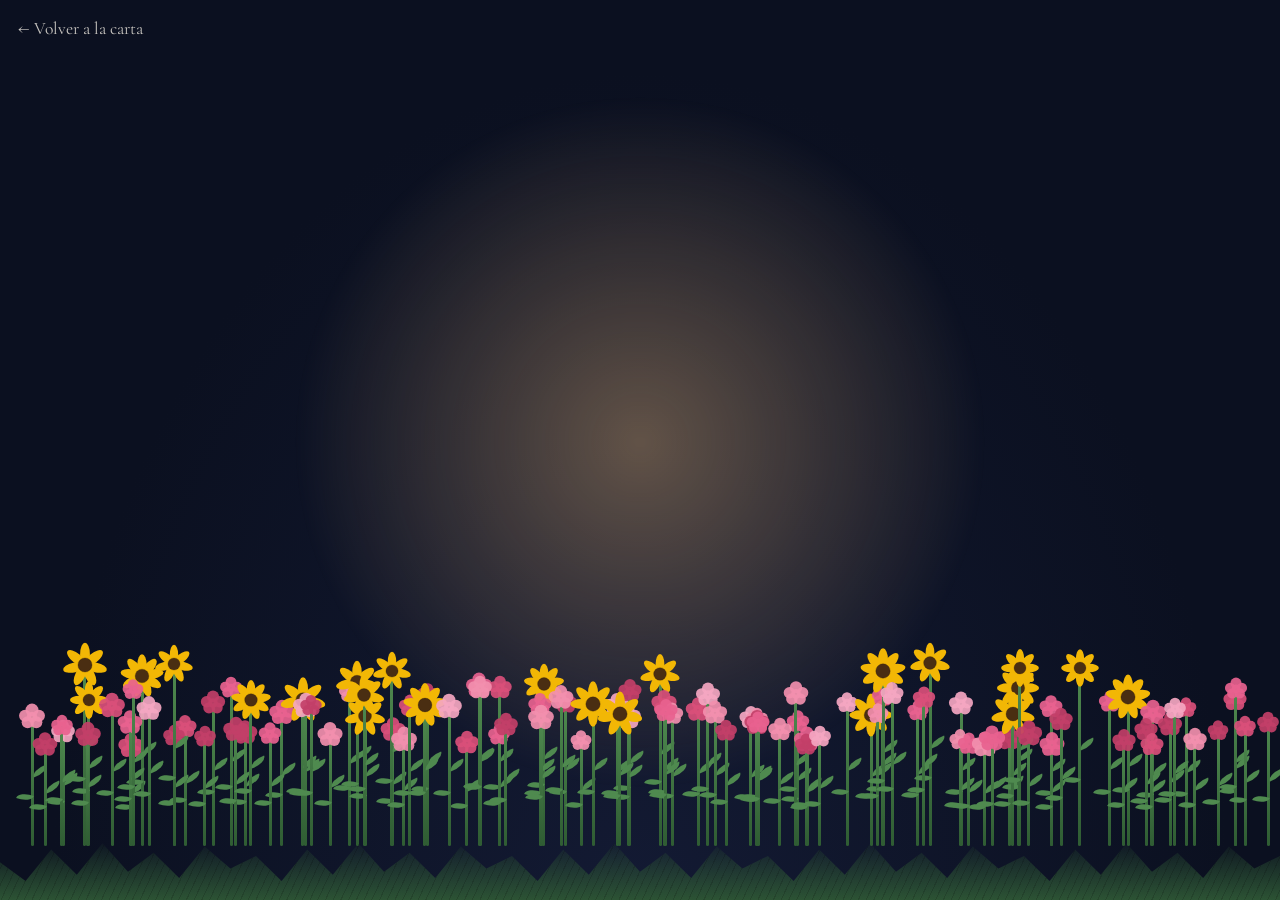
==== flores.html @ 94d39844 "Add animated flower garden dedication page Recreates a growing garden of roses and sunflowers on a d" ====
<!DOCTYPE html>
<html lang="es">
<head>
    <meta charset="UTF-8">
    <meta name="viewport" content="width=device-width, initial-scale=1.0">
    <title>Un jardín para ti</title>
    <link href="https://fonts.googleapis.com/css2?family=Cormorant+Garamond:ital,wght@0,400;0,600;1,500&family=Great+Vibes&display=swap" rel="stylesheet">
    <link rel="stylesheet" href="flores.css">
</head>
<body>
    <a class="volver" href="index.html">&larr; Volver a la carta</a>

    <main id="jardin" class="jardin">
        <div class="resplandor"></div>
        <div id="tallos" class="tallos"></div>
        <div class="pasto" aria-hidden="true"></div>

        <section id="dedicatoria" class="dedicatoria">
            <p class="eyebrow">POR SIEMPRE</p>
            <h1 id="destinataria">Para mi Abi</h1>
            <p id="nota" class="nota"></p>
            <button id="replantar" class="replantar" type="button">🌱 Volver a sembrar</button>
        </section>
    </main>

    <script src="flores.js"></script>
</body>
</html>
---- flores.css ----
:root {
    --noche-1: #0b1020;
    --noche-2: #131a33;
    --luz-calida: rgba(255, 200, 130, 0.35);
    --tallo: #4f8a4f;
    --tallo-oscuro: #2f5c33;
    --pasto: #2c5334;
    --texto: #f6f1e7;
}

* {
    box-sizing: border-box;
}

html, body {
    margin: 0;
    padding: 0;
    height: 100%;
    background: var(--noche-1);
    overflow-x: hidden;
}

.volver {
    position: fixed;
    top: 18px;
    left: 18px;
    z-index: 20;
    color: var(--texto);
    text-decoration: none;
    font-family: 'Cormorant Garamond', serif;
    font-size: 1.1rem;
    opacity: 0.8;
    transition: opacity 0.3s;
}

.volver:hover {
    opacity: 1;
}

.jardin {
    position: relative;
    width: 100%;
    min-height: 100vh;
    background: radial-gradient(ellipse at 50% 100%, var(--noche-2) 0%, var(--noche-1) 65%);
    overflow: hidden;
    display: flex;
    align-items: flex-start;
    justify-content: center;
}

.resplandor {
    position: absolute;
    left: 50%;
    bottom: 12%;
    width: 60vw;
    height: 60vw;
    max-width: 700px;
    max-height: 700px;
    transform: translateX(-50%);
    background: radial-gradient(circle, var(--luz-calida) 0%, rgba(255, 200, 130, 0) 70%);
    filter: blur(2px);
    pointer-events: none;
    animation: respirar 6s ease-in-out infinite;
}

@keyframes respirar {
    0%, 100% { opacity: 0.7; transform: translateX(-50%) scale(1); }
    50% { opacity: 1; transform: translateX(-50%) scale(1.06); }
}

.tallos {
    position: absolute;
    inset: 0;
    z-index: 2;
}

.flor {
    position: absolute;
    bottom: 6vh;
    display: flex;
    flex-direction: column;
    align-items: center;
    transform-origin: bottom center;
}

.flor .tallo {
    width: 3px;
    background: linear-gradient(to top, var(--tallo-oscuro), var(--tallo));
    border-radius: 2px;
    transform: scaleY(0);
    transform-origin: bottom center;
    animation-name: crecer;
    animation-timing-function: cubic-bezier(.22, 1, .36, 1);
    animation-fill-mode: forwards;
}

.flor .hoja {
    position: absolute;
    width: 16px;
    height: 8px;
    background: var(--tallo);
    border-radius: 0 100% 0 100%;
    opacity: 0;
    animation-name: hoja-aparece;
    animation-timing-function: ease-out;
    animation-fill-mode: forwards;
}

.flor .hoja.izq {
    left: -14px;
    transform: rotate(20deg);
    border-radius: 100% 0 100% 0;
}

.flor .hoja.der {
    right: -14px;
    transform: rotate(-20deg) scaleX(-1);
}

.flor .cabeza {
    position: absolute;
    width: 0;
    height: 0;
    opacity: 0;
    transform: scale(0.2) rotate(-12deg);
    animation-name: florecer;
    animation-timing-function: cubic-bezier(.34, 1.56, .64, 1);
    animation-fill-mode: forwards;
}

.flor .cabeza svg {
    position: absolute;
    top: 50%;
    left: 50%;
    transform: translate(-50%, -50%);
    overflow: visible;
    animation: mecerse 4.5s ease-in-out infinite;
    animation-delay: inherit;
}

@keyframes crecer {
    to { transform: scaleY(1); }
}

@keyframes hoja-aparece {
    to { opacity: 1; }
}

@keyframes florecer {
    to { opacity: 1; transform: scale(1) rotate(0deg); }
}

@keyframes mecerse {
    0%, 100% { transform: translate(-50%, -50%) rotate(-2.5deg); }
    50% { transform: translate(-50%, -50%) rotate(2.5deg); }
}

.pasto {
    position: absolute;
    left: 0;
    right: 0;
    bottom: 0;
    height: 7vh;
    z-index: 3;
    background:
        repeating-linear-gradient(115deg, transparent 0 6px, rgba(0,0,0,0.15) 6px 7px),
        linear-gradient(to top, var(--pasto), rgba(44, 83, 52, 0));
    clip-path: polygon(
        0% 100%, 0% 40%, 2% 70%, 4% 20%, 6% 60%, 8% 10%, 10% 55%,
        12% 25%, 14% 65%, 16% 15%, 18% 50%, 20% 30%, 22% 70%,
        24% 20%, 26% 60%, 28% 10%, 30% 55%, 32% 25%, 34% 65%,
        36% 15%, 38% 50%, 40% 30%, 42% 70%, 44% 20%, 46% 60%,
        48% 10%, 50% 55%, 52% 25%, 54% 65%, 56% 15%, 58% 50%,
        60% 30%, 62% 70%, 64% 20%, 66% 60%, 68% 10%, 70% 55%,
        72% 25%, 74% 65%, 76% 15%, 78% 50%, 80% 30%, 82% 70%,
        84% 20%, 86% 60%, 88% 10%, 90% 55%, 92% 25%, 94% 65%,
        96% 15%, 98% 50%, 100% 30%, 100% 100%
    );
}

.dedicatoria {
    position: relative;
    z-index: 10;
    margin-top: 10vh;
    max-width: 640px;
    padding: 0 24px;
    text-align: center;
    color: var(--texto);
    font-family: 'Cormorant Garamond', serif;
    opacity: 0;
    transform: translateY(-16px);
    transition: opacity 1.4s ease, transform 1.4s ease;
    pointer-events: none;
}

.dedicatoria.visible {
    opacity: 1;
    transform: translateY(0);
    pointer-events: auto;
}

.dedicatoria .eyebrow {
    letter-spacing: 0.35em;
    font-size: 0.8rem;
    text-transform: uppercase;
    opacity: 0.7;
    margin: 0 0 8px;
}

.dedicatoria h1 {
    font-family: 'Great Vibes', cursive;
    font-size: 3.4rem;
    margin: 0 0 14px;
    font-weight: 400;
    color: #fff;
    text-shadow: 0 0 24px rgba(255, 210, 150, 0.35);
}

.dedicatoria .nota {
    font-size: 1.25rem;
    line-height: 1.6;
    font-style: italic;
    opacity: 0.92;
    margin: 0 0 24px;
}

.replantar {
    font-family: 'Cormorant Garamond', serif;
    font-size: 1rem;
    background: rgba(255, 255, 255, 0.08);
    border: 1px solid rgba(255, 255, 255, 0.25);
    color: var(--texto);
    padding: 10px 20px;
    border-radius: 999px;
    cursor: pointer;
    transition: background 0.3s, transform 0.2s;
}

.replantar:hover {
    background: rgba(255, 255, 255, 0.16);
    transform: translateY(-1px);
}

@media (max-width: 600px) {
    .dedicatoria h1 {
        font-size: 2.6rem;
    }
    .dedicatoria .nota {
        font-size: 1.05rem;
    }
}
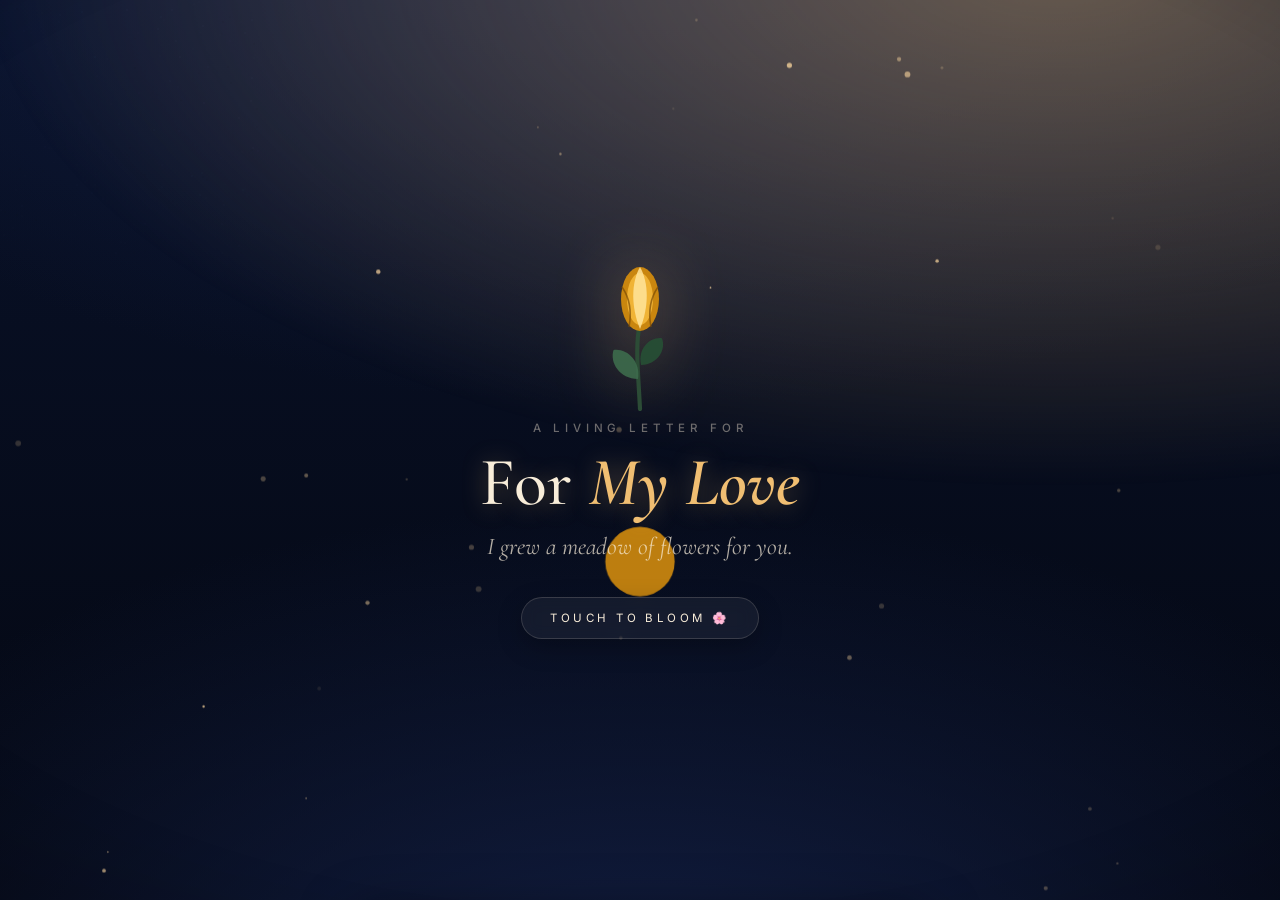
==== commit b7d3f84c: "Replace flower garden page with a richer self-contained build Swap the simple CSS/JS garden for a si" ====
--- a/flores.html
+++ b/flores.html
@@ -1,28 +1,1610 @@
 <!DOCTYPE html>
-<html lang="es">
+<html lang="en" data-theme="midnight">
 <head>
-    <meta charset="UTF-8">
-    <meta name="viewport" content="width=device-width, initial-scale=1.0">
-    <title>Un jardín para ti</title>
-    <link href="https://fonts.googleapis.com/css2?family=Cormorant+Garamond:ital,wght@0,400;0,600;1,500&family=Great+Vibes&display=swap" rel="stylesheet">
-    <link rel="stylesheet" href="flores.css">
+<meta charset="UTF-8">
+<meta name="viewport" content="width=device-width, initial-scale=1, viewport-fit=cover">
+<title>A living garden grew for you 🌸</title>
+<meta name="description" content="Someone planted something special for you.">
+<meta property="og:title" content="A living garden grew for you 🌸">
+<meta property="og:description" content="A dense living meadow of blooming roses, tulips, sunflowers and wildflowers planted just for you.">
+<meta property="og:type" content="website">
+<meta name="theme-color" content="#050914">
+<link rel="preconnect" href="https://fonts.googleapis.com">
+<link rel="preconnect" href="https://fonts.gstatic.com" crossorigin>
+<link href="https://fonts.googleapis.com/css2?family=Cormorant+Garamond:ital,wght@0,400;0,500;0,600;0,700;1,400;1,500;1,600&family=Inter:wght@300;400;500;600&display=swap" rel="stylesheet">
+<style>
+/* ============ CONFIG / TOKENS ============ */
+:root{
+  --ease-out: cubic-bezier(.22, 1, .36, 1);
+  --ease-spring: cubic-bezier(.34, 1.45, .4, 1);
+  --serif: "Cormorant Garamond", "Playfair Display", Georgia, serif;
+  --sans: "Inter", system-ui, -apple-system, sans-serif;
+}
+html[data-theme="midnight"]{
+  --bg0: #040711; --bg1: #09122a; --bg2: #121e42;
+  --ink: #f8edd9; --ink-dim: rgba(248, 237, 217, 0.72); --ink-faint: rgba(248, 237, 217, 0.42);
+  --accent: #f0be72; --accent2: #ff8aa1;
+  --veil: radial-gradient(ellipse 75% 55% at 50% 48%, rgba(4, 7, 17, 0.76), rgba(4, 7, 17, 0.32) 55%, transparent 75%);
+  --grain-op: .06; --particle: #ffd9a0; --glow: rgba(240, 190, 114, 0.4);
+  --panel: #0d152c; --line: rgba(248, 237, 217, 0.16);
+  --card-bg: rgba(46, 33, 12, 0.55); --card-border: rgba(250, 202, 122, 0.45);
+  --card-shadow: 0 24px 64px rgba(0,0,0,0.55), 0 0 45px rgba(250, 202, 122, 0.2);
+  --hz: rgba(240, 158, 82, 0.55);
+}
+html[data-theme="morning"]{
+  --bg0: #fcf6ec; --bg1: #f8e6ce; --bg2: #f0d3b6;
+  --ink: #44241d; --ink-dim: rgba(68, 36, 29, 0.75); --ink-faint: rgba(68, 36, 29, 0.45);
+  --accent: #d66e4a; --accent2: #e59a60;
+  --veil: radial-gradient(ellipse 75% 55% at 50% 48%, rgba(252, 246, 236, 0.82), rgba(252, 246, 236, 0.36) 55%, transparent 75%);
+  --grain-op: .08; --particle: #e2955d; --glow: rgba(226, 149, 93, 0.32);
+  --panel: #fffaf3; --line: rgba(68, 36, 29, 0.15);
+  --card-bg: rgba(255, 250, 244, 0.84); --card-border: rgba(214, 110, 74, 0.3);
+  --card-shadow: 0 20px 50px rgba(135, 75, 55, 0.18), 0 0 35px rgba(226, 149, 93, 0.15);
+  --hz: rgba(229, 160, 96, 0.52);
+}
+html[data-theme="vintage"]{
+  --bg0: #ebdcc1; --bg1: #f2e6d0; --bg2: #ddc9a4;
+  --ink: #421621; --ink-dim: rgba(66, 22, 33, 0.76); --ink-faint: rgba(66, 22, 33, 0.48);
+  --accent: #832c3d; --accent2: #aa6133;
+  --veil: radial-gradient(ellipse 75% 55% at 50% 48%, rgba(235, 220, 193, 0.84), rgba(235, 220, 193, 0.42) 55%, transparent 75%);
+  --grain-op: .12; --particle: #832c3d; --glow: rgba(131, 44, 61, 0.25);
+  --panel: #f6eee0; --line: rgba(66, 22, 33, 0.18);
+  --card-bg: rgba(248, 241, 230, 0.86); --card-border: rgba(131, 44, 61, 0.26);
+  --card-shadow: 0 22px 55px rgba(90, 45, 40, 0.22), 0 0 30px rgba(131, 44, 61, 0.12);
+  --hz: rgba(182, 116, 66, 0.5);
+}
+html[data-theme="enchanted"]{
+  --bg0: #030f0d; --bg1: #08241e; --bg2: #103c32;
+  --ink: #ecf8e8; --ink-dim: rgba(236, 248, 232, 0.72); --ink-faint: rgba(236, 248, 232, 0.42);
+  --accent: #8de4b3; --accent2: #c09aff;
+  --veil: radial-gradient(ellipse 75% 55% at 50% 48%, rgba(3, 15, 13, 0.8), rgba(3, 15, 13, 0.35) 55%, transparent 75%);
+  --grain-op: .07; --particle: #a9f5c7; --glow: rgba(141, 228, 179, 0.36);
+  --panel: #081c17; --line: rgba(236, 248, 232, 0.15);
+  --card-bg: rgba(8, 26, 22, 0.76); --card-border: rgba(141, 228, 179, 0.3);
+  --card-shadow: 0 24px 64px rgba(0,0,0,0.55), 0 0 45px rgba(141, 228, 179, 0.16);
+  --hz: rgba(255, 198, 122, 0.42);
+}
+
+*{box-sizing:border-box; -webkit-tap-highlight-color:transparent}
+html,body{height:100%; width:100%; margin:0; padding:0}
+body{
+  background:var(--bg0); color:var(--ink); font-family:var(--sans);
+  overflow:hidden; overscroll-behavior:none; -webkit-font-smoothing:antialiased;
+}
+
+#stage{
+  position:fixed; inset:0; height:100dvh; width:100vw; overflow:hidden;
+  background:radial-gradient(120% 90% at 50% 110%, var(--bg2), transparent 60%),
+             radial-gradient(140% 100% at 50% -10%, var(--bg2), transparent 55%),
+             linear-gradient(var(--bg1), var(--bg0));
+  transition:background 1.2s ease;
+}
+
+#camera{
+  position:absolute; inset:0; width:100%; height:100%;
+  transform:scale(1.55); transform-origin:50% 50%;
+  transition:transform 3s var(--ease-out); will-change:transform;
+}
+
+#horizon{
+  position:absolute; left:-15%; right:-15%; top:26%; height:60%;
+  pointer-events:none; opacity:0; transition:opacity 3.5s ease;
+  background:radial-gradient(68% 85% at 50% 32%, var(--hz), transparent 72%);
+  filter:blur(12px);
+}
+#horizon.on{opacity:1}
+
+#sky{
+  position:absolute; inset:-8%; pointer-events:none;
+  background:radial-gradient(65% 45% at 68% 20%, var(--glow), transparent 72%);
+  animation:skyDrift 28s ease-in-out infinite alternate;
+}
+@keyframes skyDrift{from{transform:translate3d(-1.5%,1%,0)}to{transform:translate3d(1.5%,-1%,0)}}
+
+#garden{
+  position:absolute; inset:0; width:100%; height:100%;
+  overflow:visible; pointer-events:none;
+}
+#garden g{will-change:transform,opacity}
+
+#veil{
+  position:absolute; inset:0; background:var(--veil); opacity:0;
+  transition:opacity 2.4s ease; pointer-events:none;
+}
+#veil.on{opacity:1}
+
+#vignette{
+  position:absolute; inset:0; pointer-events:none;
+  background:radial-gradient(120% 100% at 50% 45%, transparent 56%, rgba(0,0,0,.44) 100%);
+}
+html[data-theme="morning"] #vignette,html[data-theme="vintage"] #vignette{
+  background:radial-gradient(120% 100% at 50% 45%, transparent 60%, rgba(68,36,29,.22) 100%);
+}
+
+#grain{position:absolute; inset:-40px; pointer-events:none; opacity:var(--grain-op); mix-blend-mode:overlay}
+#dust{position:absolute; inset:0; width:100%; height:100%; pointer-events:none}
+
+/* Animation helpers */
+.breathe{animation:breathe var(--bd,6s) ease-in-out infinite; animation-delay:var(--bdel,0s); transform-box:fill-box; transform-origin:center}
+@keyframes breathe{0%,100%{transform:scale(1) rotate(var(--br,0deg))}50%{transform:scale(1.038) rotate(var(--br,0deg))}}
+.sway{animation:sway var(--sd,7.5s) ease-in-out infinite; animation-delay:var(--sdel,0s); transform-box:fill-box; transform-origin:bottom center}
+@keyframes sway{0%,100%{transform:rotate(-1.8deg)}50%{transform:rotate(1.8deg)}}
+.leafSway{animation:leafSway var(--ld,5.2s) ease-in-out infinite; animation-delay:var(--ldel,0s); transform-box:fill-box; transform-origin:0% 50%}
+@keyframes leafSway{0%,100%{transform:rotate(-5deg)}50%{transform:rotate(6deg)}}
+.flower-hit{cursor:pointer; pointer-events:all}
+
+/* ================= INTRO SCREEN ================= */
+#intro{
+  position:absolute; inset:0; z-index:30; display:flex; flex-direction:column;
+  align-items:center; justify-content:center; text-align:center;
+  padding:0 24px calc(30px + env(safe-area-inset-bottom)); cursor:pointer;
+  transition:opacity 1s ease, visibility 1s;
+}
+#intro.hidden{opacity:0; visibility:hidden; pointer-events:none}
+
+#budWrap{
+  width:130px; height:180px; margin-bottom:10px;
+  animation:budBreathe 4.5s ease-in-out infinite;
+  filter:drop-shadow(0 0 32px var(--glow));
+}
+@keyframes budBreathe{0%,100%{transform:scale(1) translateY(0)}50%{transform:scale(1.05) translateY(-4px)}}
+
+.kicker{
+  font-size:11.5px; letter-spacing:.42em; text-transform:uppercase;
+  color:var(--ink-faint); margin:0 0 12px; font-weight:500;
+}
+#introName{
+  font-family:var(--serif); font-weight:500; font-size:clamp(40px, 8.5vw, 68px);
+  line-height:1.05; margin:0; text-shadow:0 2px 25px var(--glow);
+}
+#introName em{color:var(--accent); font-style:italic; font-weight:600}
+#introSub{
+  font-family:var(--serif); font-style:italic; font-size:clamp(19px, 4vw, 24px);
+  color:var(--ink-dim); margin:14px 0 0;
+}
+#tapHint{
+  margin-top:36px; font-size:11.5px; letter-spacing:.3em; text-transform:uppercase;
+  color:var(--ink); border:1px solid var(--line); border-radius:999px;
+  padding:13px 28px; background:rgba(255,255,255,.05);
+  animation:hintPulse 2.6s ease-in-out infinite; font-family:var(--sans);
+  backdrop-filter:blur(8px); -webkit-backdrop-filter:blur(8px); cursor:pointer;
+  box-shadow:0 8px 24px rgba(0,0,0,.25); transition:transform .2s ease, border-color .2s ease;
+}
+#tapHint:hover{transform:scale(1.04); border-color:var(--accent)}
+@keyframes hintPulse{0%,100%{opacity:.75;transform:scale(1)}50%{opacity:1;transform:scale(1.025)}}
+
+/* ================= LETTER CARD / MESSAGE CONTAINER ================= */
+#message{
+  position:absolute; inset:0; z-index:22; display:flex; flex-direction:column;
+  align-items:center; justify-content:center; text-align:center;
+  padding:20px 24px calc(70px + env(safe-area-inset-bottom));
+  pointer-events:none; opacity:0; transition:opacity .8s ease;
+}
+#message.on{opacity:1; pointer-events:auto}
+
+#letterCard{
+  position:relative; width:100%; max-width:520px;
+  padding:clamp(26px, 5.5vw, 42px) clamp(22px, 5vw, 38px);
+  background:var(--card-bg);
+  border:1px solid var(--card-border);
+  border-radius:26px;
+  box-shadow:var(--card-shadow);
+  backdrop-filter:blur(20px); -webkit-backdrop-filter:blur(20px);
+  opacity:0; transform:translateY(24px) scale(0.96);
+  transition:opacity 1.2s ease, transform 1.2s var(--ease-out);
+  pointer-events:auto;
+}
+#letterCard.shown{opacity:1; transform:translateY(0) scale(1)}
+#letterCard.card-minimized{
+  opacity:0 !important; transform:translateY(35px) scale(0.92) !important;
+  pointer-events:none !important;
+}
+
+.card-ornament{
+  font-size:13px; letter-spacing:.38em; color:var(--accent);
+  opacity:.85; margin-bottom:14px;
+}
+#mOccasion{
+  font-size:11px; letter-spacing:.42em; text-transform:uppercase;
+  color:var(--accent); margin-bottom:12px; font-weight:500;
+}
+#mName{
+  font-family:var(--serif); font-weight:600; font-size:clamp(36px, 7.5vw, 56px);
+  line-height:1.06; margin:0 0 6px; text-shadow:0 2px 30px var(--glow);
+}
+#mRule{
+  width:46px; height:1.5px; background:var(--accent);
+  opacity:.8; margin:16px auto 18px; border-radius:2px;
+}
+#mBody{
+  font-family:var(--serif); font-style:italic; font-weight:500;
+  font-size:clamp(20px, 4.4vw, 26px); line-height:1.58; color:var(--ink);
+  margin:0 auto; max-width:34ch;
+}
+#mBody p{margin:.4em 0}
+#mFrom{
+  font-family:var(--serif); font-size:clamp(18px, 3.8vw, 21px);
+  color:var(--ink-dim); margin-top:20px; font-style:normal;
+}
+
+.mline{opacity:0; transform:translateY(14px); transition:opacity 1.3s ease, transform 1.3s var(--ease-out)}
+.mline.shown{opacity:1; transform:none}
+
+/* ================= TOAST & ROSE BANNER ================= */
+#toast{
+  position:absolute; left:50%; bottom:calc(92px + env(safe-area-inset-bottom));
+  transform:translateX(-50%) translateY(8px); z-index:40;
+  font-family:var(--serif); font-style:italic; font-size:19px; color:var(--ink);
+  background:color-mix(in srgb, var(--panel) 90%, transparent);
+  border:1px solid var(--accent); padding:12px 24px; border-radius:999px;
+  opacity:0; transition:opacity .45s ease, transform .45s var(--ease-out);
+  pointer-events:none; white-space:nowrap; max-width:92vw; overflow:hidden;
+  text-overflow:ellipsis; box-shadow:0 14px 36px rgba(0,0,0,.45), 0 0 24px var(--glow);
+  backdrop-filter:blur(14px); -webkit-backdrop-filter:blur(14px);
+}
+#toast.show{opacity:1; transform:translateX(-50%) translateY(0)}
+
+/* ================= BOTTOM CONTROLS ================= */
+#chrome{
+  position:absolute; inset:auto 0 0 0; z-index:35; display:flex;
+  justify-content:space-between; align-items:flex-end;
+  padding:0 18px calc(16px + env(safe-area-inset-bottom));
+  opacity:0; transition:opacity 1.5s ease; pointer-events:none;
+}
+#chrome.on{opacity:1; pointer-events:auto}
+.chip-group{display:flex; flex-wrap:wrap; gap:8px}
+
+.chip{
+  pointer-events:auto; font-family:var(--sans); font-size:11px;
+  letter-spacing:.2em; text-transform:uppercase; color:var(--ink-dim);
+  background:color-mix(in srgb, var(--panel) 70%, transparent);
+  border:1px solid var(--line); border-radius:999px; padding:10px 17px;
+  cursor:pointer; backdrop-filter:blur(12px); -webkit-backdrop-filter:blur(12px);
+  transition:all .25s ease; display:flex; align-items:center; gap:7px;
+  box-shadow:0 6px 20px rgba(0,0,0,.22);
+}
+.chip:hover{color:var(--ink); border-color:var(--accent); transform:translateY(-2px)}
+.chip:active{transform:scale(.97)}
+
+/* ================= CREATOR SHEET MODAL ================= */
+#scrim{
+  position:fixed; inset:0; z-index:48; background:rgba(0,0,0,.6);
+  opacity:0; visibility:hidden; transition:.4s; backdrop-filter:blur(5px);
+  -webkit-backdrop-filter:blur(5px);
+}
+#scrim.on{opacity:1; visibility:visible}
+
+#sheet{
+  position:fixed; left:0; right:0; bottom:0; z-index:50;
+  max-width:580px; margin:0 auto; background:var(--panel);
+  color:var(--ink); border-radius:28px 28px 0 0; border:1px solid var(--line);
+  border-bottom:none; padding:18px 24px calc(24px + env(safe-area-inset-bottom));
+  transform:translateY(105%); transition:transform .55s var(--ease-out);
+  max-height:88dvh; overflow-y:auto; box-shadow:0 -18px 50px rgba(0,0,0,.5);
+}
+#sheet.on{transform:none}
+#sheet h2{font-family:var(--serif); font-weight:500; font-size:32px; margin:6px 0 4px}
+#sheet .sub{font-size:13.5px; color:var(--ink-dim); margin-bottom:16px; line-height:1.45}
+
+.fgrid{display:grid; grid-template-columns:1fr 1fr; gap:12px}
+.field{display:flex; flex-direction:column; gap:6px; margin-bottom:12px}
+.field.full{grid-column:1/-1}
+.field label{
+  font-size:10.5px; letter-spacing:.3em; text-transform:uppercase;
+  color:var(--ink-faint); display:flex; justify-content:space-between;
+}
+.field input, .field textarea{
+  font-family:var(--sans); font-size:15px; color:var(--ink);
+  background:rgba(255,255,255,.04); border:1px solid var(--line);
+  border-radius:14px; padding:12px 14px; width:100%; resize:vertical;
+  transition:border-color .2s ease, background .2s ease;
+}
+.field input:focus, .field textarea:focus{
+  outline:none; border-color:var(--accent); background:rgba(255,255,255,.07);
+}
+
+.presets{display:flex; flex-wrap:wrap; gap:8px; margin:6px 0 16px}
+.presets button{
+  font-size:12px; border:1px solid var(--line); background:transparent;
+  color:var(--ink-dim); border-radius:999px; padding:8px 14px;
+  cursor:pointer; transition:all .2s ease;
+}
+.presets button:hover{
+  color:var(--ink); border-color:var(--accent); background:rgba(255,255,255,.05);
+}
+
+.styles{display:grid; grid-template-columns:repeat(4,1fr); gap:8px; margin-bottom:16px}
+.styles button{
+  border:1px solid var(--line); background:transparent; border-radius:14px;
+  padding:11px 6px; cursor:pointer; color:var(--ink-dim); font-size:11.5px;
+  text-transform:capitalize; transition:all .2s ease;
+}
+.styles button[aria-pressed="true"]{
+  border-color:var(--accent); color:var(--ink); background:rgba(255,255,255,.07);
+}
+.swatches{display:block; height:24px; border-radius:8px; margin-bottom:6px}
+
+.btnrow{display:flex; flex-wrap:wrap; gap:10px; margin-top:10px}
+.btn{
+  flex:1 1 120px; border:none; border-radius:14px; padding:13px;
+  font-size:14px; font-weight:600; cursor:pointer;
+  background:var(--accent); color:#181008; transition:all .2s ease;
+}
+.btn:hover{filter:brightness(1.08); transform:translateY(-1px)}
+.btn.ghost{background:transparent; border:1px solid var(--line); color:var(--ink); font-weight:500}
+.btn.ghost:hover{border-color:var(--accent)}
+#grab{width:46px; height:4px; border-radius:99px; background:var(--line); margin:2px auto 6px}
+
+@media (max-width: 600px){
+  .fgrid{grid-template-columns:1fr}
+  .styles{grid-template-columns:repeat(2,1fr)}
+  #chrome{padding:0 12px calc(12px + env(safe-area-inset-bottom))}
+  .chip{padding:8px 13px; font-size:10.5px}
+}
+@media (prefers-reduced-motion:reduce){
+  #sky, .breathe, .sway, .leafSway, #budWrap, #tapHint{animation:none !important}
+  #camera{transition:none}
+}
+</style>
 </head>
 <body>
-    <a class="volver" href="index.html">&larr; Volver a la carta</a>
-
-    <main id="jardin" class="jardin">
-        <div class="resplandor"></div>
-        <div id="tallos" class="tallos"></div>
-        <div class="pasto" aria-hidden="true"></div>
-
-        <section id="dedicatoria" class="dedicatoria">
-            <p class="eyebrow">POR SIEMPRE</p>
-            <h1 id="destinataria">Para mi Abi</h1>
-            <p id="nota" class="nota"></p>
-            <button id="replantar" class="replantar" type="button">🌱 Volver a sembrar</button>
-        </section>
-    </main>
-
-    <script src="flores.js"></script>
+<div id="stage" aria-label="A dense blooming meadow">
+  <div id="camera">
+    <div id="sky"></div>
+    <div id="horizon"></div>
+    <svg id="garden" viewBox="0 0 1000 800" preserveAspectRatio="xMidYMax slice" role="img" aria-label="Lush blooming floral meadow">
+      <defs id="shared-defs"></defs>
+    </svg>
+    <canvas id="dust" aria-hidden="true"></canvas>
+  </div>
+  <div id="veil"></div>
+  <div id="vignette"></div>
+  <svg id="grain" aria-hidden="true"></svg>
+
+  <!-- Letter Card Modal Container -->
+  <div id="message" aria-live="polite">
+    <div id="letterCard">
+      <div class="card-ornament">✦ ❦ ✦</div>
+      <div class="mline" id="mOccasion"></div>
+      <h1 class="mline" id="mName"></h1>
+      <div class="mline" id="mRule"></div>
+      <div class="mline" id="mBody"></div>
+      <div class="mline" id="mFrom"></div>
+    </div>
+  </div>
+
+  <!-- Intro screen -->
+  <div id="intro" role="button" tabindex="0" aria-label="Tap to open your letter and grow the garden">
+    <div id="budWrap" aria-hidden="true"></div>
+    <div class="kicker">A LIVING LETTER FOR</div>
+    <h1 id="introName"></h1>
+    <p id="introSub">I grew a meadow of flowers for you.</p>
+    <button id="tapHint" aria-label="Tap to open">touch to bloom 🌸</button>
+  </div>
+
+  <!-- Toast whisper -->
+  <div id="toast" role="status"></div>
+
+  <!-- Floating Control Bar -->
+  <div id="chrome">
+    <div class="chip-group">
+      <button class="chip" id="soundBtn" aria-label="Toggle ambient chimes"><span>♫</span> <span id="soundLabel">Sound On</span></button>
+      <button class="chip" id="cardToggleBtn" aria-label="Toggle letter card visibility"><span>✉</span> <span id="cardToggleLabel">Hide Card</span></button>
+      <button class="chip" id="replayBtn" aria-label="Replay the bloom">↺ Replay</button>
+    </div>
+    <button class="chip" id="createBtn" aria-label="Create your own letter">✿ Create Yours</button>
+  </div>
+</div>
+
+<div id="scrim"></div>
+<section id="sheet" aria-label="Create your own letter" role="dialog" aria-modal="true">
+  <div id="grab"></div>
+  <h2>Create yours</h2>
+  <p class="sub">Make an enchanted garden letter for someone special. They will receive the animated blooming garden.</p>
+  <div class="presets" id="presetRow" aria-label="Romantic presets"></div>
+  <div class="fgrid">
+    <div class="field"><label>To <span data-count="to"></span></label><input id="fTo" maxlength="24" placeholder="My Love"></div>
+    <div class="field"><label>From <span data-count="from"></span></label><input id="fFrom" maxlength="24" placeholder="Alessio"></div>
+    <div class="field full"><label>Occasion <span data-count="occasion"></span></label><input id="fOccasion" maxlength="40" placeholder="just because"></div>
+    <div class="field full"><label>Message — use | for new line <span data-count="msg"></span></label><textarea id="fMsg" rows="3" maxlength="140" placeholder="I couldn't give you flowers|that last forever,|so I grew you a meadow|that never wilts."></textarea></div>
+  </div>
+  <div class="field"><label>Visual Theme</label><div class="styles" id="styleRow" role="group" aria-label="Visual theme"></div></div>
+  <div class="btnrow">
+    <button class="btn ghost" id="previewBtn">Preview</button>
+    <button class="btn ghost" id="copyBtn">Copy Link</button>
+    <button class="btn ghost" id="waBtn">WhatsApp</button>
+    <button class="btn" id="shareBtn">Share</button>
+  </div>
+</section>
+
+<script>
+"use strict";
+/* ================= CONFIG & PRESETS ================= */
+const CONFIG = {
+  themes: ["midnight","morning","vintage","enchanted"],
+  whispers: [
+    "you make everything bloom brighter ✨",
+    "still choosing you, always 🌸",
+    "one more reason I love you 💫",
+    "planted with pure tenderness 🌿",
+    "you are my favorite person 🌷",
+    "your smile is my favorite flower 🌼",
+    "growing more in love every day 🌹",
+    "a garden that will never wilt for you 🌙"
+  ],
+  roseQuotes: [
+    "🌹 «Questa rosa è per te, colta dal giardino del mio cuore.»",
+    "🌹 «Tra mille fiori in questo prato, tu sei la mia rosa più preziosa.»",
+    "🌹 «Un fiore che non sfiorirà mai, proprio come il mio amore per te.»",
+    "🌹 «Ogni petalo custodisce una ragione per cui ti amo.»",
+    "🌹 «Sei la parte più dolce e luminosa di ogni mia giornata.»",
+    "🌹 «Ho fatto sbocciare questa rosa pensando al tuo sorriso.»"
+  ],
+  presets: [
+    {name:"Just because", occasion:"just because", msg:"I thought of you today|so I grew you something|that will never wilt."},
+    {name:"Thinking of you", occasion:"a gentle reminder", msg:"No special occasion.|I just wanted you to remember|how deeply special you are to me."},
+    {name:"Roses for you", occasion:"with all my love", msg:"A whole meadow of flowers|could never match|the warmth in your smile."},
+    {name:"Long distance", occasion:"miles apart", msg:"Until I can bring you flowers myself,|this little garden|will keep blooming for us."},
+    {name:"Anniversary", occasion:"another chapter together", msg:"Another year, another memory,|and somehow|I still choose you every single time."},
+    {name:"Good morning", occasion:"for your morning", msg:"Before your day begins,|here's something tender|that bloomed just for you."}
+  ]
+};
+
+/* ================= URL PARAMETERS ================= */
+const qs = new URLSearchParams(location.search);
+function clean(v, fallback, max){
+  if(!v) return fallback;
+  v = String(v).slice(0, max||120);
+  return v.replace(/[<>&"']/g,"").trim() || fallback;
+}
+const PARAMS = {
+  to: clean(qs.get("to"), "My Love", 24),
+  from: clean(qs.get("from"), "Alessio", 24),
+  occasion: clean(qs.get("occasion"), "just because", 40).toLowerCase(),
+  msg: clean(qs.get("msg"), "I couldn't give you flowers|that last forever,|so I grew you a meadow|that never wilts.", 140),
+  style: CONFIG.themes.includes((qs.get("style")||"").toLowerCase()) ? qs.get("style").toLowerCase() : "midnight"
+};
+PARAMS.lines = PARAMS.msg.split("|").map(s=>s.trim()).filter(Boolean).slice(0,4);
+if(!PARAMS.lines.length) PARAMS.lines = ["so I grew you a meadow","that will never wilt."];
+document.documentElement.dataset.theme = PARAMS.style;
+document.title = "For " + PARAMS.to + " 🌸";
+
+/* ================= SEEDED RANDOM ================= */
+function xmur3(str){
+  let h=1779033703^str.length;
+  for(let i=0;i<str.length;i++){h=Math.imul(h^str.charCodeAt(i),3432918353);h=h<<13|h>>>19;}
+  return()=>{h=Math.imul(h^(h>>>16),2246822507);h=Math.imul(h^(h>>>13),3266489909);return(h^=h>>>16)>>>0;};
+}
+function mulberry32(a){
+  return()=>{a|=0;a=a+0x6D2B79F5|0;let t=Math.imul(a^a>>>15,1|a);t=t+Math.imul(t^t>>>7,61|t)^t;return((t^t>>>14)>>>0)/4294967296;};
+}
+const seedFn = xmur3(PARAMS.to+"|"+PARAMS.from+"|"+PARAMS.msg+"|"+PARAMS.style);
+let rng = mulberry32(seedFn());
+const R = (a,b) => a + rng()*(b-a);
+const RI = (a,b) => Math.floor(R(a,b+1));
+const pick = arr => arr[Math.floor(rng()*arr.length)%arr.length];
+const REDUCED = matchMedia("(prefers-reduced-motion: reduce)").matches;
+
+/* ================= WEB AUDIO SYNTHESIZER ================= */
+let audioCtx = null, soundMuted = false;
+function initAudio(){
+  if(audioCtx) return;
+  try {
+    const AC = window.AudioContext || window.webkitAudioContext;
+    if(AC) audioCtx = new AC();
+  } catch(e){}
+}
+function playTone(freq, type="sine", startDelay=0, dur=0.6, vol=0.08){
+  if(soundMuted || !audioCtx) return;
+  if(audioCtx.state === "suspended") audioCtx.resume();
+  const now = audioCtx.currentTime + startDelay;
+  const osc = audioCtx.createOscillator();
+  const gain = audioCtx.createGain();
+  osc.type = type;
+  osc.frequency.setValueAtTime(freq, now);
+  gain.gain.setValueAtTime(0.0001, now);
+  gain.gain.exponentialRampToValueAtTime(vol, now + 0.04);
+  gain.gain.exponentialRampToValueAtTime(0.0001, now + dur);
+  osc.connect(gain);
+  gain.connect(audioCtx.destination);
+  osc.start(now);
+  osc.stop(now + dur + 0.05);
+}
+const CHORDS = [
+  [329.63, 392.00, 493.88, 587.33, 659.25], // Em9
+  [261.63, 329.63, 392.00, 523.25, 659.25], // Cmaj7
+  [293.66, 369.99, 440.00, 587.33, 739.99]  // Dadd9
+];
+function playBloomChime(){
+  const chord = pick(CHORDS);
+  chord.forEach((f, i) => {
+    playTone(f * 1.5, "sine", i * 0.12, 1.4, 0.05);
+  });
+}
+function playFlowerTapChime(kind){
+  if(kind === "rose"){
+    // Rich romantic harp chord for the rose
+    [440, 554.37, 659.25, 880].forEach((f, i) => {
+      playTone(f, "sine", i * 0.08, 0.85, 0.07);
+    });
+    return;
+  }
+  const bases = {tulip: 523.25, sun: 392, daisy: 587.33, lavender: 659.25, hero: 329.63};
+  const base = bases[kind] || 440;
+  const semitones = [1, 1.125, 1.25, 1.333, 1.5, 1.667];
+  const f = base * pick(semitones);
+  playTone(f, "sine", 0, 0.7, 0.07);
+  playTone(f * 2, "triangle", 0.02, 0.4, 0.02);
+}
+
+/* ================= PALETTES & THEMES ================= */
+function getPalettes(theme){
+  if(theme === "morning"){
+    return {
+      stem: "#548245",
+      leaf: ["#7fa86b","#6b9657","#95b87e"],
+      glow: "#ffd7aa",
+      hero: {deep:"#b84457", mid:"#ea7588", light:"#fcc5ce", tip:"#fff1f4", core:"#8a2336", stamen:"#fce29d"},
+      rose: {deep:"#c44158", mid:"#f07a8e", light:"#fdd1d9", core:"#821d30"},
+      tulip:{base:"#e66a4f", mid:"#f59b6c", tip:"#ffe3c8"},
+      sun:  {base:"#d9822b", tip:"#ffd466", disc:"#5e3818", seed:"#3c210d", dot:"#b0783a"},
+      daisy:{petal:"#ffffff", petalShade:"#ffece5", center:"#f5b338"},
+      lavender:{flower:"#b28be8", shade:"#8a5fc4", tip:"#dfccff"}
+    };
+  }
+  if(theme === "vintage"){
+    return {
+      stem: "#54603c",
+      leaf: ["#6e7d4d","#56653a","#859663"],
+      glow: "#caa46b",
+      hero: {deep:"#852b3c", mid:"#b85265", light:"#e5b0b9", tip:"#f6e4e7", core:"#591623", stamen:"#edd39e"},
+      rose: {deep:"#943144", mid:"#c2586b", light:"#e8b6bf", core:"#631725"},
+      tulip:{base:"#aa4e38", mid:"#cf7a60", tip:"#f5d3bf"},
+      sun:  {base:"#b87428", tip:"#e8ba5e", disc:"#4a2912", seed:"#2b1609", dot:"#8e5927"},
+      daisy:{petal:"#f8eedb", petalShade:"#debfa2", center:"#c98934"},
+      lavender:{flower:"#9b769e", shade:"#704b73", tip:"#cbb3ce"}
+    };
+  }
+  if(theme === "enchanted"){
+    return {
+      stem: "#235041",
+      leaf: ["#3f7c63","#2d624d","#589d81"],
+      glow: "#9ff7cb",
+      hero: {deep:"#6d38b0", mid:"#a266e8", light:"#d8b8ff", tip:"#f6eeff", core:"#44177b", stamen:"#9efcd2"},
+      rose: {deep:"#502b8a", mid:"#8854d0", light:"#cca8ff", core:"#32155e"},
+      tulip:{base:"#2ea38b", mid:"#5ce0be", tip:"#ccfff2"},
+      sun:  {base:"#7f52c9", tip:"#b894ff", disc:"#2a164d", seed:"#16082e", dot:"#83ffcd"},
+      daisy:{petal:"#e9fcfa", petalShade:"#aee8dd", center:"#ffd56b"},
+      lavender:{flower:"#8a65e0", shade:"#5d3bb8", tip:"#c7b3ff"}
+    };
+  }
+  // Midnight (default)
+  return {
+    stem: "#2c4c36",
+    leaf: ["#3d6a4c","#274f35","#528261"],
+    glow: "#ffd9a0",
+    hero: {deep:"#c9860f", mid:"#f4b93a", light:"#ffe49a", tip:"#fffaf0", core:"#7a4c06", stamen:"#fff2b0"},
+    rose: {deep:"#c9930f", mid:"#f2c245", light:"#fff0bf", core:"#8a6208"},
+    tulip:{base:"#eab308", mid:"#ffd966", tip:"#fff8dd"},
+    sun:  {base:"#d4801e", tip:"#ffd852", disc:"#42240b", seed:"#241203", dot:"#9e6b2c"},
+    daisy:{petal:"#fffaf0", petalShade:"#fdeecb", center:"#f2a92b"},
+    lavender:{flower:"#fff6e0", shade:"#f6e2ad", tip:"#fffdf5"}
+  };
+}
+let PAL = getPalettes(PARAMS.style);
+
+/* Optimized Film Grain */
+(function grain(){
+  const g=document.getElementById("grain");
+  g.setAttribute("width","300"); g.setAttribute("height","300");
+  let h="";
+  for(let i=0;i<260;i++){
+    h+=`<circle cx="${(rng()*300).toFixed(0)}" cy="${(rng()*300).toFixed(0)}" r="${(rng()*.8+.3).toFixed(2)}" fill="${rng()>.5?"#fff":"#000"}"/>`;
+  }
+  g.innerHTML=h;
+})();
+
+/* ================= SVG PATH & ELEMENT UTILITIES ================= */
+const NS = "http://www.w3.org/2000/svg";
+const svgEl = (t, attrs={}, parent) => {
+  const e = document.createElementNS(NS, t);
+  for(const k in attrs) e.setAttribute(k, attrs[k]);
+  if(parent) parent.appendChild(e);
+  return e;
+};
+const garden = document.getElementById("garden");
+
+/* Global Shared Gradients (High Performance for 100+ flowers) */
+function initSharedDefs(){
+  const defs = garden.querySelector("#shared-defs") || svgEl("defs", {id:"shared-defs"}, garden);
+  defs.innerHTML = `
+    <linearGradient id="roseGrad" x1="0" y1="1" x2="0" y2="0">
+      <stop offset="0%" stop-color="${PAL.rose.deep}"/>
+      <stop offset="60%" stop-color="${PAL.rose.mid}"/>
+      <stop offset="100%" stop-color="${PAL.rose.light}"/>
+    </linearGradient>
+    <linearGradient id="tulipGrad" x1="0" y1="1" x2="0" y2="0">
+      <stop offset="0%" stop-color="${PAL.tulip.base}"/>
+      <stop offset="50%" stop-color="${PAL.tulip.mid}"/>
+      <stop offset="100%" stop-color="${PAL.tulip.tip}"/>
+    </linearGradient>
+    <linearGradient id="sunGrad" x1="0" y1="1" x2="0" y2="0">
+      <stop offset="0%" stop-color="${PAL.sun.base}"/>
+      <stop offset="100%" stop-color="${PAL.sun.tip}"/>
+    </linearGradient>
+    <linearGradient id="heroPetalGrad" x1="0" y1="1" x2="0" y2="0">
+      <stop offset="0%" stop-color="${PAL.hero.deep}"/>
+      <stop offset="55%" stop-color="${PAL.hero.mid}"/>
+      <stop offset="86%" stop-color="${PAL.hero.light}"/>
+      <stop offset="100%" stop-color="${PAL.hero.tip}"/>
+    </linearGradient>
+    <radialGradient id="heroCoreGrad" cx="50%" cy="50%" r="55%">
+      <stop offset="0%" stop-color="${PAL.hero.core}"/>
+      <stop offset="70%" stop-color="${PAL.hero.deep}"/>
+      <stop offset="100%" stop-color="${PAL.hero.mid}"/>
+    </radialGradient>
+  `;
+}
+
+function petalPath(len, wid, curl=0){
+  return `M0,0 C${-wid},${-len*.35} ${-wid*.85+curl},${-len*.85} ${curl},${-len} C${wid*.85+curl},${-len*.85} ${wid},${-len*.35} 0,0 Z`;
+}
+function leafPath(len, wid){
+  return `M0,0 C${wid},${-len*.32} ${wid*.8},${-len*.82} 0,${-len} C${-wid*.8},${-len*.82} ${-wid},${-len*.32} 0,0 Z`;
+}
+function tulipPetalPath(len, wid, curve=0){
+  return `M0,0 C${-wid*1.1},${-len*.28} ${-wid*.9+curve},${-len*.78} ${curve},${-len} C${wid*.9+curve},${-len*.78} ${wid*1.1},${-len*.28} 0,0 Z`;
+}
+function rosePetalPath(len, wid, round=1){
+  return `M0,0 C${-wid*1.15},${-len*.25} ${-wid*1.2},${-len*.75} 0,${-len*round} C${wid*1.2},${-len*.75} ${wid*1.15},${-len*.25} 0,0 Z`;
+}
+
+/* ================= INTRO BUD PREVIEW ================= */
+(function introBud(){
+  const w=document.getElementById("budWrap");
+  const s=document.createElementNS(NS,"svg");
+  s.setAttribute("viewBox","0 0 130 180"); s.style.width="100%"; s.style.height="100%";
+  s.innerHTML=`
+    <path d="M65,178 C63,138 60,115 65,92" stroke="${PAL.stem}" stroke-width="4.2" fill="none" stroke-linecap="round"/>
+    <path d="${leafPath(38,14)}" transform="translate(63,148) rotate(-40)" fill="${PAL.leaf[0]}" opacity=".92"/>
+    <path d="${leafPath(34,13)}" transform="translate(66,134) rotate(38) scale(-1,1)" fill="${PAL.leaf[1]}" opacity=".92"/>
+    <g>
+      <ellipse cx="65" cy="68" rx="19" ry="32" fill="${PAL.hero.deep}"/>
+      <ellipse cx="65" cy="68" rx="13" ry="26" fill="${PAL.hero.mid}" opacity=".9"/>
+      <path d="M65,36 C56,52 56,76 65,98 C74,76 74,52 65,36Z" fill="${PAL.hero.light}" opacity=".85"/>
+      <path d="M47,56 C54,66 57,80 54,96" stroke="${PAL.hero.core}" stroke-width="1.6" fill="none" opacity=".7"/>
+      <path d="M83,56 C76,66 73,80 76,96" stroke="${PAL.hero.core}" stroke-width="1.6" fill="none" opacity=".7"/>
+    </g>`;
+  w.appendChild(s);
+})();
+
+/* ================= FLOWER RECEPTACLES & STEM GROWER ================= */
+const allFlowers = [];
+function stemGrow(parent, x0, y0, x1, y1, bend, leafN, detail, sway=true){
+  const g = svgEl("g", {}, parent);
+  if(sway !== false) g.setAttribute("class", "sway");
+  g.setAttribute("style", `--sd:${R(6.2,9.5).toFixed(2)}s;--sdel:${R(-8,0).toFixed(2)}s`);
+  const mx = (x0 + x1)/2 + bend, my = (y0 + y1)/2;
+  const d = `M${x0},${y0} Q${mx.toFixed(1)},${my.toFixed(1)} ${x1},${y1}`;
+  const path = svgEl("path", {d, fill:"none", stroke:PAL.stem, "stroke-width": detail>1?3.2:2.2, "stroke-linecap":"round"}, g);
+  const len = path.getTotalLength();
+  path.style.strokeDasharray = len;
+  path.style.strokeDashoffset = len;
+  const leaves = [];
+  for(let i=0; i<leafN; i++){
+    const t = R(.28, .85), pt = path.getPointAtLength(len * t);
+    const side = i%2 ? 1 : -1, ll = R(18, 30) * (detail>1 ? 1 : .75);
+    const holder = svgEl("g", {transform:`translate(${pt.x.toFixed(1)},${pt.y.toFixed(1)}) rotate(${(side*R(30,55)).toFixed(0)})`}, g);
+    const leaf = svgEl("path", {d:leafPath(ll, ll*.4), fill:pick(PAL.leaf), opacity:".92",
+      class:"leafSway", style:`--ld:${R(3.8,6.2).toFixed(2)}s;--ldel:${R(-4,0).toFixed(2)}s`}, holder);
+    leaves.push(leaf);
+  }
+  return {group:g, path, len, leaves, tip:{x:x1, y:y1}};
+}
+
+function growPath(path, len, dur){
+  return new Promise(res=>{
+    if(REDUCED || dur<=0){ path.style.strokeDashoffset=0; res(); return; }
+    path.getBoundingClientRect();
+    path.style.transition = `stroke-dashoffset ${dur}ms cubic-bezier(.35,0,.25,1)`;
+    path.style.strokeDashoffset = 0;
+    setTimeout(res, dur + 25);
+  });
+}
+
+function bloomRing(petals, baseDelay, dur, step=20){
+  return new Promise(res=>{
+    if(!petals.length){res();return;}
+    if(REDUCED){
+      petals.forEach(p=>{p.el.style.transform=p.to; p.el.style.opacity=(p.op==null?1:p.op);});
+      res(); return;
+    }
+    let done = 0;
+    petals.forEach((p, i)=>{
+      const a = p.el.animate(
+        [{transform:p.from, opacity:0}, {transform:p.to, opacity:(p.op==null?1:p.op)}],
+        {duration:dur, delay:Math.max(0, baseDelay + i*step + R(0,80)), easing:"cubic-bezier(.34,1.4,.4,1)", fill:"forwards"}
+      );
+      a.onfinish = ()=>{ if(++done === petals.length) res(); };
+    });
+  });
+}
+
+/* ================= 1. HERO BLOOM (Peony) ================= */
+function createTopViewBloom(parent, cx, cy, Rr, o={}){
+  const g = svgEl("g", {transform:`translate(${cx},${cy})`}, parent);
+  const live = svgEl("g", {class:"breathe", style:`--bd:${R(5.8,7.6).toFixed(2)}s;--bdel:${R(-4,0).toFixed(2)}s`}, g);
+  const ringSpec = o.rings || [5, 8, 12, 16, 20];
+  const rings = [];
+  for(let L=ringSpec.length-1; L>=0; L--){
+    const n = ringSpec[L], frac = .32 + .68*(L/((ringSpec.length-1)||1));
+    const ring = [];
+    for(let i=0; i<n; i++){
+      const a = (360/n)*i + R(-7,7) + L*11;
+      const holder = svgEl("g", {transform:`rotate(${a.toFixed(1)})`}, live);
+      const plen = Rr*frac*R(.92, 1.06), pw = plen*(L<2 ? .52 : .42);
+      const p = svgEl("path", {d:petalPath(plen, pw, R(-plen*.08, plen*.08)), fill:"url(#heroPetalGrad)", opacity:0}, holder);
+      p.style.transformBox = "fill-box";
+      p.style.transformOrigin = "50% 100%";
+      const off = Rr*(.015 + L*.045);
+      ring.push({el:p, from:`translate(0px,${(off*.5+10).toFixed(1)}px) scale(.38) rotate(${R(-18,18).toFixed(1)}deg)`,
+        to:`translate(0px,${(-off).toFixed(1)}px) scale(1) rotate(0deg)`, op:R(.92,1).toFixed(2)});
+    }
+    rings[L] = ring;
+  }
+  const budHint = svgEl("circle", {r:(Rr*.14).toFixed(1), fill:PAL.hero.deep, opacity:.94}, live);
+  const core = svgEl("circle", {r:(Rr*.16).toFixed(1), fill:"url(#heroCoreGrad)", opacity:0}, live);
+  const stamens = svgEl("g", {opacity:0}, live);
+  for(let i=0; i<12; i++){
+    const a=R(0,360), dd=R(Rr*.03, Rr*.12);
+    svgEl("circle", {cx:(Math.cos(a)*dd).toFixed(1), cy:(Math.sin(a)*dd).toFixed(1), r:R(1.4,2.6).toFixed(1), fill:PAL.hero.stamen, opacity:R(.75,1).toFixed(2)}, stamens);
+  }
+  const rec = {group:g, live, rings, core, stamens, budHint, cx, cy, r:Rr, kind:o.kind||"hero", pulse:live, layerRank:o.layerRank||2,
+    async bloom(){
+      budHint.animate([{opacity:.94},{opacity:0}], {duration:380, fill:"forwards"});
+      for(let L=0; L<rings.length; L++){ await bloomRing(rings[L], L===0?120:360, 680, 24); }
+      core.animate([{opacity:0},{opacity:1}], {duration:550, fill:"forwards"});
+      stamens.animate([{opacity:0},{opacity:1}], {duration:750, fill:"forwards"});
+      if(REDUCED) rec.setOpen();
+    },
+    setOpen(){
+      budHint.setAttribute("opacity",0);
+      rings.forEach(ring=>ring.forEach(p=>{p.el.style.transform=p.to; p.el.style.opacity=p.op;}));
+      core.setAttribute("opacity",1); stamens.setAttribute("opacity",1);
+    }
+  };
+  return rec;
+}
+
+/* ================= 2. ENGLISH GARDEN ROSE ================= */
+function createRose(layer, x0, y0, x1, y1, o={}){
+  const r = o.r || 24, detail = o.detail || 2;
+  const wrap = svgEl("g", {opacity:0}, layer);
+  const st = stemGrow(wrap, x0, y0, x1, y1, o.bend!=null?o.bend:R(-24,24), o.leaves||2, detail, o.sway);
+  const hg = svgEl("g", {transform:`translate(${x1},${y1}) rotate(${R(-14,14).toFixed(1)})`, opacity:0}, wrap);
+  const live = svgEl("g", {class:"breathe", style:`--bd:${R(5.2,8).toFixed(2)}s;--bdel:${R(-6,0).toFixed(2)}s`}, hg);
+  const calyx = svgEl("g", {opacity:0}, live);
+  for(let i=0; i<4; i++){
+    const ang = 70 + i*65;
+    svgEl("path", {d:leafPath(r*.6, r*.16), transform:`rotate(${ang})`, fill:PAL.leaf[1], opacity:.9}, calyx);
+  }
+  const petals = [];
+  const layersSpec = [
+    {n:3, len:.55, wid:.45, off:0},
+    {n:4, len:.75, wid:.52, off:r*.05},
+    {n:5, len:.95, wid:.58, off:r*.1}
+  ];
+  layersSpec.forEach((lvl, li)=>{
+    for(let i=0; i<lvl.n; i++){
+      const a = (360/lvl.n)*i + li*34 + R(-10,10);
+      const holder = svgEl("g", {transform:`rotate(${a.toFixed(1)})`}, live);
+      const plen = r*lvl.len*R(.92, 1.08);
+      const p = svgEl("path", {d:rosePetalPath(plen, plen*lvl.wid, R(.9,1.1)), fill:"url(#roseGrad)", opacity:0}, holder);
+      p.style.transformBox = "fill-box";
+      p.style.transformOrigin = "50% 100%";
+      petals.push({
+        el:p, from:`scale(.25) rotate(${R(-24,24).toFixed(1)}deg)`,
+        to:`translate(0px,${(-lvl.off).toFixed(1)}px) scale(1) rotate(${R(-6,6).toFixed(1)}deg)`,
+        op:R(.92,1).toFixed(2)
+      });
+    }
+  });
+  const core = svgEl("ellipse", {cx:0, cy:0, rx:(r*.22).toFixed(1), ry:(r*.28).toFixed(1), fill:PAL.rose.core, opacity:0}, live);
+  const hit = svgEl("circle", {cx:x1, cy:y1, r:Math.max(26, r+14), fill:"transparent", class:"flower-hit"}, wrap);
+  const rec = {
+    wrap, stem:st, hg, live, petals, calyx, core, x:x1, y:y1, r, kind:"rose", pulse:live, layerRank:o.layerRank||1,
+    grow(dur){ this.wrap.setAttribute("opacity",1); return growPath(this.stem.path, this.stem.len, dur); },
+    async bloomHead(){
+      this.hg.setAttribute("opacity",1);
+      this.calyx.animate([{opacity:0},{opacity:1}], {duration:450, fill:"forwards"});
+      this.core.animate([{opacity:0, transform:"scale(.3)"},{opacity:1, transform:"scale(1)"}], {duration:500, fill:"forwards"});
+      await wait(REDUCED?0:100);
+      await bloomRing(this.petals, 0, 680, 26);
+      if(REDUCED) this.setOpen();
+    },
+    setOpen(){
+      this.wrap.setAttribute("opacity",1); this.stem.path.style.strokeDashoffset=0;
+      this.hg.setAttribute("opacity",1); this.calyx.setAttribute("opacity",1); this.core.setAttribute("opacity",1);
+      this.petals.forEach(p=>{p.el.style.transform=p.to; p.el.style.opacity=p.op;});
+    }
+  };
+  hit.addEventListener("pointerdown", ev=>{ ev.stopPropagation(); tapFlower(rec); });
+  allFlowers.push(rec);
+  return rec;
+}
+
+/* ================= 3. ELEGANT TULIP ================= */
+function createTulip(layer, x0, y0, x1, y1, o={}){
+  const r = o.r || 22, detail = o.detail || 2;
+  const wrap = svgEl("g", {opacity:0}, layer);
+  const st = stemGrow(wrap, x0, y0, x1, y1, o.bend!=null?o.bend:R(-18,18), o.leaves||2, detail, o.sway);
+  const tilt = o.tilt != null ? o.tilt : R(-15,15);
+  const hg = svgEl("g", {transform:`translate(${x1},${y1}) rotate(${tilt.toFixed(1)})`, opacity:0}, wrap);
+  const live = svgEl("g", {class:"breathe", style:`--bd:${R(5.4,7.8).toFixed(2)}s;--bdel:${R(-5,0).toFixed(2)}s`}, hg);
+  const petals = [];
+  const specs = [
+    {rot:-14, len:r*1.15, wid:r*.38, op:.9},
+    {rot:14, len:r*1.15, wid:r*.38, op:.9},
+    {rot:0, len:r*1.22, wid:r*.42, op:1},
+    {rot:-24, len:r*1.05, wid:r*.35, op:.95},
+    {rot:24, len:r*1.05, wid:r*.35, op:.95}
+  ];
+  specs.forEach(s=>{
+    const holder = svgEl("g", {transform:`rotate(${s.rot}deg)`}, live);
+    const p = svgEl("path", {d:tulipPetalPath(s.len, s.wid), fill:"url(#tulipGrad)", opacity:0}, holder);
+    p.style.transformBox = "fill-box";
+    p.style.transformOrigin = "50% 100%";
+    petals.push({el:p, from:`scale(.3) translateY(12px)`, to:`scale(1) translateY(0px)`, op:s.op});
+  });
+  const hit = svgEl("circle", {cx:x1, cy:y1, r:Math.max(24, r+12), fill:"transparent", class:"flower-hit"}, wrap);
+  const rec = {
+    wrap, stem:st, hg, live, petals, x:x1, y:y1, r, kind:"tulip", pulse:live, layerRank:o.layerRank||1,
+    grow(dur){ this.wrap.setAttribute("opacity",1); return growPath(this.stem.path, this.stem.len, dur); },
+    async bloomHead(){
+      this.hg.setAttribute("opacity",1);
+      await bloomRing(this.petals, 0, 600, 30);
+      if(REDUCED) this.setOpen();
+    },
+    setOpen(){
+      this.wrap.setAttribute("opacity",1); this.stem.path.style.strokeDashoffset=0;
+      this.hg.setAttribute("opacity",1);
+      this.petals.forEach(p=>{p.el.style.transform=p.to; p.el.style.opacity=p.op;});
+    }
+  };
+  hit.addEventListener("pointerdown", ev=>{ ev.stopPropagation(); tapFlower(rec); });
+  allFlowers.push(rec);
+  return rec;
+}
+
+/* ================= 4. WILD DAISY / COSMOS ================= */
+function createDaisy(layer, x0, y0, x1, y1, o={}){
+  const r = o.r || 18, detail = o.detail || 2;
+  const wrap = svgEl("g", {opacity:0}, layer);
+  const st = stemGrow(wrap, x0, y0, x1, y1, o.bend!=null?o.bend:R(-20,20), o.leaves||2, detail, o.sway);
+  const hg = svgEl("g", {transform:`translate(${x1},${y1})`, opacity:0}, wrap);
+  const live = svgEl("g", {class:"breathe", style:`--bd:${R(5,7.5).toFixed(2)}s;--bdel:${R(-6,0).toFixed(2)}s`}, hg);
+  const numPetals = detail>1 ? 14 : 10;
+  const petals = [];
+  for(let i=0; i<numPetals; i++){
+    const a = (360/numPetals)*i + R(-5,5);
+    const holder = svgEl("g", {transform:`rotate(${a.toFixed(1)})`}, live);
+    const plen = r*R(.9, 1.08);
+    const p = svgEl("path", {d:petalPath(plen, plen*.26), fill:i%2?PAL.daisy.petal:PAL.daisy.petalShade, opacity:0}, holder);
+    p.style.transformBox = "fill-box";
+    p.style.transformOrigin = "50% 100%";
+    petals.push({el:p, from:`scale(.35) translateY(6px)`, to:`scale(1) translateY(0px)`, op:1});
+  }
+  const center = svgEl("circle", {r:(r*.32).toFixed(1), fill:PAL.daisy.center, opacity:0}, live);
+  const hit = svgEl("circle", {cx:x1, cy:y1, r:Math.max(22, r+10), fill:"transparent", class:"flower-hit"}, wrap);
+  const rec = {
+    wrap, stem:st, hg, live, petals, center, x:x1, y:y1, r, kind:"daisy", pulse:live, layerRank:o.layerRank||1,
+    grow(dur){ this.wrap.setAttribute("opacity",1); return growPath(this.stem.path, this.stem.len, dur); },
+    async bloomHead(){
+      this.hg.setAttribute("opacity",1);
+      this.center.animate([{opacity:0, transform:"scale(.2)"},{opacity:1, transform:"scale(1)"}], {duration:400, fill:"forwards"});
+      await bloomRing(this.petals, 40, 520, 18);
+      if(REDUCED) this.setOpen();
+    },
+    setOpen(){
+      this.wrap.setAttribute("opacity",1); this.stem.path.style.strokeDashoffset=0;
+      this.hg.setAttribute("opacity",1); this.center.setAttribute("opacity",1);
+      this.petals.forEach(p=>{p.el.style.transform=p.to; p.el.style.opacity=p.op;});
+    }
+  };
+  hit.addEventListener("pointerdown", ev=>{ ev.stopPropagation(); tapFlower(rec); });
+  allFlowers.push(rec);
+  return rec;
+}
+
+/* ================= 5. LAVENDER / BLUEBELL SPIRE ================= */
+function createLavender(layer, x0, y0, x1, y1, o={}){
+  const r = o.r || 24, detail = o.detail || 2;
+  const wrap = svgEl("g", {opacity:0}, layer);
+  const st = stemGrow(wrap, x0, y0, x1, y1, o.bend!=null?o.bend:R(-12,12), 1, detail, o.sway);
+  const hg = svgEl("g", {transform:`translate(${x1},${y1})`, opacity:0}, wrap);
+  const live = svgEl("g", {class:"breathe", style:`--bd:${R(5.5,8).toFixed(2)}s;--bdel:${R(-5,0).toFixed(2)}s`}, hg);
+  const florets = [];
+  const count = detail>1 ? 12 : 8;
+  for(let i=0; i<count; i++){
+    const yOff = (i - count/2) * (r*0.22);
+    const side = i%2 ? 1 : -1;
+    const holder = svgEl("g", {transform:`translate(${(side*R(2,5)).toFixed(1)},${yOff.toFixed(1)})`}, live);
+    const f = svgEl("ellipse", {cx:0, cy:0, rx:(r*.14).toFixed(1), ry:(r*.2).toFixed(1),
+      fill:i%3===0 ? PAL.lavender.tip : (i%2 ? PAL.lavender.flower : PAL.lavender.shade), opacity:0}, holder);
+    f.style.transformBox = "fill-box";
+    f.style.transformOrigin = "center";
+    florets.push({el:f, from:`scale(.2)`, to:`scale(1)`, op:.92});
+  }
+  const hit = svgEl("circle", {cx:x1, cy:y1, r:Math.max(22, r+10), fill:"transparent", class:"flower-hit"}, wrap);
+  const rec = {
+    wrap, stem:st, hg, live, florets, x:x1, y:y1, r, kind:"lavender", pulse:live, layerRank:o.layerRank||0,
+    grow(dur){ this.wrap.setAttribute("opacity",1); return growPath(this.stem.path, this.stem.len, dur); },
+    async bloomHead(){
+      this.hg.setAttribute("opacity",1);
+      await bloomRing(this.florets, 0, 480, 24);
+      if(REDUCED) this.setOpen();
+    },
+    setOpen(){
+      this.wrap.setAttribute("opacity",1); this.stem.path.style.strokeDashoffset=0;
+      this.hg.setAttribute("opacity",1);
+      this.florets.forEach(f=>{f.el.style.transform=f.to; f.el.style.opacity=f.op;});
+    }
+  };
+  hit.addEventListener("pointerdown", ev=>{ ev.stopPropagation(); tapFlower(rec); });
+  allFlowers.push(rec);
+  return rec;
+}
+
+/* ================= 6. SUNFLOWER ================= */
+function createSunflower(layer, x0, y0, x1, y1, o={}){
+  const detail = o.detail==null ? 2 : o.detail, r = o.r || 24;
+  const wrap = svgEl("g", {opacity:0}, layer);
+  const st = stemGrow(wrap, x0, y0, x1, y1, o.bend!=null?o.bend:R(-24,24), o.leaves||2, detail, o.sway);
+  const lean = Math.max(-6, Math.min(6, (500-x1)*.015));
+  const hg = svgEl("g", {transform:`translate(${x1},${y1}) rotate(${lean.toFixed(1)})`, opacity:0}, wrap);
+  const live = svgEl("g", {class:"breathe", style:`--bd:${R(5,8).toFixed(2)}s;--bdel:${R(-6,0).toFixed(2)}s`}, hg);
+  const disc = svgEl("circle", {r:(r*.42).toFixed(1), fill:PAL.sun.disc}, live);
+  const seeds = svgEl("g", {opacity:0}, live);
+  const nSeeds = detail>1 ? 36 : 12;
+  for(let i=0; i<nSeeds; i++){
+    const t=(i+.5)/nSeeds, a=i*2.39996 + R(-.08,.08), rr=r*.37*Math.sqrt(t);
+    svgEl("circle", {cx:(Math.cos(a)*rr).toFixed(1), cy:(Math.sin(a)*rr).toFixed(1),
+      r:(detail>1?r*.03:r*.05).toFixed(1), fill:i%2?PAL.sun.dot:PAL.sun.seed, opacity:".9"}, seeds);
+  }
+  function petalRing(n, lenF, widF){
+    const arr = [];
+    for(let i=0; i<n; i++){
+      const a = (360/n)*i + R(-5,5);
+      const holder = svgEl("g", {transform:`rotate(${a.toFixed(1)})`}, live);
+      const plen = r*lenF*R(.9,1.05);
+      const p = svgEl("path", {d:petalPath(plen, plen*widF, R(-plen*.08,plen*.08)), fill:"url(#sunGrad)", opacity:0}, holder);
+      p.style.transformBox = "fill-box";
+      p.style.transformOrigin = "50% 100%";
+      arr.push({el:p, from:`translate(0px,10px) scale(.38) rotate(${R(-16,16).toFixed(1)}deg)`,
+        to:"translate(0px,0px) scale(1) rotate(0deg)", op:R(.92,1).toFixed(2)});
+    }
+    return arr;
+  }
+  const inner = petalRing(detail>1?12:8, .62, .32);
+  const outer = petalRing(detail>1?18:12, .96, .26);
+  live.appendChild(disc); live.appendChild(seeds);
+  const hit = svgEl("circle", {cx:x1, cy:y1, r:Math.max(24, r+12), fill:"transparent", class:"flower-hit"}, wrap);
+  const rec = {
+    wrap, stem:st, hg, live, disc, seeds, inner, outer, x:x1, y:y1, r, kind:"sun", pulse:live, layerRank:o.layerRank||1,
+    grow(dur){ this.wrap.setAttribute("opacity",1); return growPath(this.stem.path, this.stem.len, dur); },
+    async bloomHead(){
+      this.hg.setAttribute("opacity",1);
+      this.disc.animate([{transform:"scale(.2)",opacity:0},{transform:"scale(1)",opacity:1}],
+        {duration:REDUCED?0:420, easing:"cubic-bezier(.34,1.4,.4,1)", fill:"forwards"});
+      await wait(REDUCED?0:160);
+      await bloomRing(this.inner, 0, 520, 20);
+      bloomRing(this.outer, 0, 600, 16);
+      this.seeds.animate([{opacity:0},{opacity:1}], {duration:REDUCED?0:700, fill:"forwards"});
+      if(REDUCED) this.setOpen();
+    },
+    setOpen(){
+      this.wrap.setAttribute("opacity",1); this.stem.path.style.strokeDashoffset=0;
+      this.hg.setAttribute("opacity",1);
+      [...this.inner,...this.outer].forEach(p=>{p.el.style.transform=p.to; p.el.style.opacity=p.op;});
+      this.seeds.setAttribute("opacity",1);
+    }
+  };
+  hit.addEventListener("pointerdown", ev=>{ ev.stopPropagation(); tapFlower(rec); });
+  allFlowers.push(rec);
+  return rec;
+}
+
+/* ================= RESPONSIVE VIEWPORT & MEADOW GENERATOR ================= */
+const layers = {};
+["back","mid","hero","front"].forEach(n => { layers[n] = svgEl("g", {id:"layer-"+n}, garden); });
+const fxLayer = svgEl("g", {id:"layer-fx"}, garden);
+layers.back.setAttribute("opacity", ".86");
+layers.back.style.filter = "blur(1.5px) saturate(.95)";
+
+const wait = ms => new Promise(r => setTimeout(r, REDUCED ? Math.min(ms,100) : ms));
+function resetRng(){ rng = mulberry32(seedFn()); }
+
+let VR = {x:0, y:0, w:1000, h:800};
+
+function computeVRect(){
+  const vw = Math.max(320, innerWidth || window.innerWidth || 1000);
+  const vh = Math.max(480, innerHeight || window.innerHeight || 800);
+  const baseH = 800;
+  let baseW = Math.round(baseH * (vw / vh));
+  baseW = Math.max(440, Math.min(1440, baseW));
+  garden.setAttribute("viewBox", `0 0 ${baseW} ${baseH}`);
+  garden.setAttribute("preserveAspectRatio", "xMidYMax slice");
+  VR = {x:0, y:0, w:baseW, h:baseH};
+  return VR;
+}
+
+let hero = null, heroTap = null;
+
+/* Riempiamo completamente la schermata con oltre 100+ fiori ricchi */
+function buildGarden(){
+  resetRng();
+  computeVRect();
+  initSharedDefs();
+  garden.querySelectorAll("#layer-back,#layer-mid,#layer-hero,#layer-front").forEach(g => { g.innerHTML = ""; });
+  fxLayer.innerHTML = "";
+  allFlowers.length = 0;
+
+  const X = f => f * VR.w;
+  const Y = f => f * VR.h;
+  const Y0 = () => VR.h + R(70, 160);
+
+  const hx = X(0.5);
+  const hy = Y(0.58);
+  const HR = Math.min(VR.w * 0.22, VR.h * 0.21, 142);
+  const u = Math.max(0.75, Math.min(1.25, HR / 140));
+
+  // 1. BACKGROUND LAYER (SFONDO FITTO: 40-48 fiori, spighe alte, margherite, girasoli lontani)
+  const bgCount = Math.round(VR.w / 24);
+  for(let i=0; i<bgCount; i++){
+    const fx = (i + R(0.05, 0.95)) / bgCount;
+    const flowerType = pick(["lavender", "lavender", "daisy", "sun"]);
+    const xEnd = X(fx), yEnd = Y(R(0.20, 0.54));
+    const rSize = R(13, 19) * u;
+    if(flowerType === "lavender"){
+      createLavender(layers.back, xEnd + R(-18,18), Y0(), xEnd, yEnd, {r:rSize*1.2, detail:1, sway:i%2===0, layerRank:0});
+    } else if(flowerType === "daisy"){
+      createDaisy(layers.back, xEnd + R(-18,18), Y0(), xEnd, yEnd, {r:rSize, detail:1, sway:i%2===0, layerRank:0});
+    } else {
+      createSunflower(layers.back, xEnd + R(-18,18), Y0(), xEnd, yEnd, {r:rSize, detail:1, sway:i%2===0, leaves:1, layerRank:0});
+    }
+  }
+
+  // 2. DEEP MIDGROUND LAYER (PIANO MEDIO PROFONDO: 30-36 fiori)
+  const midDeepCount = Math.round(VR.w / 34);
+  for(let i=0; i<midDeepCount; i++){
+    const fx = (i + R(0.1, 0.9)) / midDeepCount;
+    const flowerType = pick(["rose", "tulip", "daisy", "sun", "lavender"]);
+    const x0 = X(fx) + R(-16,16)*u;
+    const yEnd = Y(R(0.40, 0.68));
+    const xEnd = X(fx) + R(-8,8)*u;
+    const rSize = R(20, 26) * u;
+    if(flowerType === "rose"){
+      createRose(layers.mid, x0, Y0(), xEnd, yEnd, {r:rSize, detail:2, layerRank:1});
+    } else if(flowerType === "tulip"){
+      createTulip(layers.mid, x0, Y0(), xEnd, yEnd, {r:rSize, detail:2, layerRank:1});
+    } else if(flowerType === "daisy"){
+      createDaisy(layers.mid, x0, Y0(), xEnd, yEnd, {r:rSize*0.9, detail:2, layerRank:1});
+    } else if(flowerType === "sun"){
+      createSunflower(layers.mid, x0, Y0(), xEnd, yEnd, {r:rSize, detail:2, layerRank:1});
+    } else {
+      createLavender(layers.mid, x0, Y0(), xEnd, yEnd, {r:rSize*1.1, detail:2, layerRank:1});
+    }
+  }
+
+  // 3. MAIN MIDGROUND LAYER (PIANO PRINCIPALE RICCO: 28-34 fiori rigogliosi)
+  const midMainCount = Math.round(VR.w / 36);
+  for(let i=0; i<midMainCount; i++){
+    const fx = (i + R(0.12, 0.88)) / midMainCount;
+    // Keep space around the hero center so it remains prominent
+    const distCenter = Math.abs(fx - 0.5);
+    const flowerType = pick(["rose", "rose", "tulip", "tulip", "sun", "daisy"]);
+    const x0 = X(fx) + R(-18,18)*u;
+    const yEnd = Y(distCenter < 0.15 ? R(0.70, 0.85) : R(0.52, 0.80));
+    const xEnd = X(fx) + R(-10,10)*u;
+    const rSize = R(24, 30) * u;
+    if(flowerType === "rose"){
+      createRose(layers.mid, x0, Y0(), xEnd, yEnd, {r:rSize, detail:2, layerRank:2});
+    } else if(flowerType === "tulip"){
+      createTulip(layers.mid, x0, Y0(), xEnd, yEnd, {r:rSize, detail:2, layerRank:2});
+    } else if(flowerType === "daisy"){
+      createDaisy(layers.mid, x0, Y0(), xEnd, yEnd, {r:rSize*0.9, detail:2, layerRank:2});
+    } else {
+      createSunflower(layers.mid, x0, Y0(), xEnd, yEnd, {r:rSize, detail:2, layerRank:2});
+    }
+  }
+
+  // 4. HERO BLOOM (Peonia monumentale al centro)
+  hero = createTopViewBloom(layers.hero, hx, hy, HR, {layerRank:1});
+  const hhit = svgEl("circle", {cx:hx, cy:hy, r:HR, fill:"transparent", class:"flower-hit"}, layers.hero);
+  heroTap = {pulse:hero.live, x:hx, y:hy, kind:"hero"};
+  hhit.addEventListener("pointerdown", ev => { ev.stopPropagation(); tapFlower(heroTap); });
+
+  // Companion roses directly flanking the hero bloom
+  createRose(layers.hero, hx - HR*0.75, Y0(), hx - HR*0.72, hy + HR*0.35, {r:32*u, detail:2, layerRank:2});
+  createRose(layers.hero, hx + HR*0.75, Y0(), hx + HR*0.72, hy + HR*0.35, {r:32*u, detail:2, layerRank:2});
+  createTulip(layers.hero, hx - HR*0.95, Y0(), hx - HR*0.92, hy - HR*0.15, {r:27*u, detail:2, layerRank:2});
+  createTulip(layers.hero, hx + HR*0.95, Y0(), hx + HR*0.92, hy - HR*0.15, {r:27*u, detail:2, layerRank:2});
+
+  // 5. FOREGROUND LAYER (PRIMO PIANO SONTUOSO: 16 grandi fiori che incorniciano tutta la base)
+  const fgSpots = [
+    [-0.04, 0.85, 48, "rose"],
+    [0.05, 0.72, 40, "tulip"],
+    [0.14, 0.88, 46, "rose"],
+    [0.23, 0.76, 38, "tulip"],
+    [0.34, 0.90, 44, "rose"],
+    [0.45, 0.88, 38, "tulip"],
+    [0.55, 0.88, 44, "rose"],
+    [0.66, 0.90, 42, "tulip"],
+    [0.77, 0.76, 44, "rose"],
+    [0.86, 0.88, 42, "sun"],
+    [0.95, 0.72, 40, "tulip"],
+    [1.04, 0.85, 48, "rose"]
+  ];
+  fgSpots.forEach(([fx, fy, r, type])=>{
+    const x0 = X(fx) + R(-12,12), xEnd = X(fx), yEnd = Y(fy);
+    if(type === "rose") createRose(layers.front, x0, Y0(), xEnd, yEnd, {r:r*u, detail:2, leaves:3, layerRank:3});
+    else if(type === "tulip") createTulip(layers.front, x0, Y0(), xEnd, yEnd, {r:r*u, detail:2, leaves:3, layerRank:3});
+    else createSunflower(layers.front, x0, Y0(), xEnd, yEnd, {r:r*u, detail:2, leaves:3, layerRank:3});
+  });
+}
+
+/* ================= GRADUAL BLOOMING ANIMATION SEQUENCE ================= */
+let played = false, secretBloomed = false, messageOn = false;
+const tappedKinds = new Set();
+const cam = document.getElementById("camera"), veil = document.getElementById("veil");
+
+function setCam(s, dur){
+  if(REDUCED || !dur){ cam.style.transition="none"; cam.style.transform=`scale(${s})`; }
+  else { cam.style.transition=`transform ${dur}ms cubic-bezier(.22,1,.36,1)`; cam.style.transform=`scale(${s})`; }
+}
+
+function rippleFx(x, y){
+  if(REDUCED) return;
+  [[3.2, .95, 1], [1.8, .6, .75]].forEach(([w, op, k])=>{
+    const c = svgEl("circle", {cx:x, cy:y, r:8, fill:"none", stroke:PAL.glow, "stroke-width":w, opacity:op}, fxLayer);
+    const t0 = performance.now(), D = 1800 + k*250;
+    (function f(t){
+      const p = Math.min(1, (t-t0)/D), e = 1 - Math.pow(1-p, 3);
+      c.setAttribute("r", (8 + e*560*k).toFixed(1));
+      c.setAttribute("opacity", (op*(1-p)).toFixed(3));
+      if(p<1) requestAnimationFrame(f); else c.remove();
+    })(t0);
+  });
+}
+
+async function playSequence(){
+  if(played) return; played = true;
+  initAudio();
+  document.getElementById("intro").classList.add("hidden");
+  document.getElementById("horizon").classList.add("on");
+  setCam(1.55, 0);
+
+  if(REDUCED){
+    hero.setOpen();
+    allFlowers.forEach(f => f.setOpen());
+    setCam(0.95, 0);
+    revealMessage(true);
+    return;
+  }
+
+  // 1. Hero bloom timelapse in close-up
+  await wait(350);
+  playBloomChime();
+  const blooming = hero.bloom();
+  await wait(900);
+  setCam(1.25, 1600);
+  await blooming;
+
+  // 2. Pulse from hero, camera pulls back smoothly
+  rippleFx(hero.cx, hero.cy);
+  playTone(261.63, "sine", 0, 1.8, 0.08);
+  playTone(392.00, "triangle", 0.05, 1.5, 0.04);
+  setCam(0.95, 3200);
+  await wait(400);
+
+  // 3. Gradual botanical flowering wave across the meadow
+  // Staggered by layer (back -> mid -> front) and radial distance from center
+  const centerX = VR.w * 0.5;
+  const wave = [...allFlowers].sort((a, b) => {
+    if(a.layerRank !== b.layerRank) return a.layerRank - b.layerRank;
+    return Math.abs(a.x - centerX) - Math.abs(b.x - centerX);
+  });
+
+  await Promise.all(wave.map((f, i) => (async()=>{
+    const dist = Math.abs(f.x - centerX) / (VR.w * 0.5);
+    const stagger = (f.layerRank * 460) + (dist * 650) + R(0, 140);
+    await wait(stagger);
+    await f.grow(R(550, 750));
+    f.bloomHead();
+  })()));
+
+  // 4. Settling camera & dedication message
+  setCam(0.92, 2200);
+  await wait(800);
+  revealMessage(false);
+}
+
+function revealMessage(instant){
+  messageOn = true;
+  veil.classList.add("on");
+  const msg = document.getElementById("message");
+  const card = document.getElementById("letterCard");
+  msg.classList.add("on");
+
+  document.getElementById("mOccasion").textContent = "just for you · " + PARAMS.occasion;
+  document.getElementById("mName").textContent = PARAMS.to;
+  const body = document.getElementById("mBody");
+  body.innerHTML = "";
+  PARAMS.lines.forEach(l => {
+    const p = document.createElement("p");
+    p.textContent = l;
+    body.appendChild(p);
+  });
+  document.getElementById("mFrom").textContent = "— " + PARAMS.from;
+
+  setTimeout(() => { card.classList.add("shown"); }, instant ? 50 : 200);
+
+  const delays = instant ? [0,0,0,0,0] : [350, 750, 1150, 1600, 1600 + PARAMS.lines.length*450];
+  const seq = ["mOccasion", "mName", "mRule", "mBody", "mFrom"];
+  seq.forEach((id, i)=>{
+    const el = document.getElementById(id);
+    if(id === "mBody"){
+      [...body.children].forEach((p, j) => setTimeout(() => { p.style.opacity = 1; }, delays[3] + j*450));
+      body.style.opacity = 1;
+      setTimeout(() => el.classList.add("shown"), delays[3]);
+    } else {
+      setTimeout(() => el.classList.add("shown"), delays[i]);
+    }
+  });
+
+  [...body.children].forEach(p => { p.style.transition = "opacity 1.2s ease"; p.style.opacity = 0; });
+  setTimeout(() => {
+    document.getElementById("chrome").classList.add("on");
+    startDust();
+  }, instant ? 300 : delays[4] + 800);
+}
+
+/* ================= INTERACTIONS & SPECIAL ROSE CLICK ================= */
+const toast = document.getElementById("toast");
+let toastT = null;
+function whisper(t, duration=2400){
+  toast.textContent = t; toast.classList.add("show");
+  clearTimeout(toastT); toastT = setTimeout(() => toast.classList.remove("show"), duration);
+}
+
+function burst(svgX, svgY, n=16){
+  const pt = garden.createSVGPoint(); pt.x = svgX; pt.y = svgY;
+  const loc = pt.matrixTransform(garden.getScreenCTM());
+  const r = garden.getBoundingClientRect();
+  dustBurst((loc.x-r.left)/r.width*dust.width, (loc.y-r.top)/r.height*dust.height, n);
+}
+
+/* Cascade of 30+ floating rose petals on rose click */
+function rosePetalBurst(svgX, svgY, n=32){
+  const pt = garden.createSVGPoint(); pt.x = svgX; pt.y = svgY;
+  const loc = pt.matrixTransform(garden.getScreenCTM());
+  const r = garden.getBoundingClientRect();
+  const screenX = (loc.x-r.left)/r.width*dust.width;
+  const screenY = (loc.y-r.top)/r.height*dust.height;
+
+  for(let i=0; i<n; i++){
+    const ang = Math.random() * 6.28;
+    const speed = Math.random() * 3.8 + 1.2;
+    fallingPetals.push({
+      x: screenX + Math.cos(ang) * 15,
+      y: screenY + Math.sin(ang) * 15,
+      vx: Math.cos(ang) * speed,
+      vy: Math.sin(ang) * speed - 1.8,
+      angle: Math.random() * 6.28,
+      vRot: (Math.random() - 0.5) * 0.05,
+      size: Math.random() * 8 + 7,
+      color: pick([PAL.rose.deep, PAL.rose.mid, PAL.rose.light, "#fff3cf"]),
+      life: 1
+    });
+  }
+}
+
+function tapFlower(rec){
+  if(!played || !rec || !rec.pulse) return;
+  tappedKinds.add(rec.kind + "@" + Math.round(rec.x) + "," + Math.round(rec.y));
+
+  rec.pulse.style.transition = "transform .38s cubic-bezier(.2,.9,.3,1.4)";
+  rec.pulse.style.transform = "scale(1.2)";
+  setTimeout(() => { rec.pulse.style.transform = ""; rec.pulse.style.transition = ""; }, 380);
+
+  playFlowerTapChime(rec.kind);
+  burst(rec.x, rec.y, 20);
+
+  // Special behavior for Roses!
+  if(rec.kind === "rose"){
+    rosePetalBurst(rec.x, rec.y, 35);
+    whisper(pick(CONFIG.roseQuotes), 3600);
+  } else {
+    whisper(pick(CONFIG.whispers));
+  }
+
+  if(tappedKinds.size >= 4 && !secretBloomed){
+    secretBloomed = true;
+    setTimeout(secretBloom, 1200);
+  }
+}
+
+function secretBloom(){
+  whisper("You unlocked the enchanted golden rose 🌹✨", 3500);
+  const sx = hero ? hero.cx : VR.w * 0.5;
+  const sy = hero ? hero.cy + VR.h * 0.28 : 640;
+  const mini = createRose(fxLayer, sx, sy + 60, sx, sy, {r:44, detail:2, layerRank:3});
+  mini.grow(500).then(()=>mini.bloomHead());
+  playBloomChime();
+  setTimeout(() => {
+    burst(sx, sy, 35);
+    rosePetalBurst(sx, sy, 40);
+  }, 900);
+}
+
+/* ================= CANVAS PARTICLES (Lucciole & Falling Petals) ================= */
+const dust = document.getElementById("dust"), dctx = dust.getContext("2d");
+let fireflies = [], fallingPetals = [], extra = [], dustOn = false;
+
+function sizeDust(){
+  const r = dust.getBoundingClientRect();
+  dust.width = r.width; dust.height = r.height;
+}
+addEventListener("resize", sizeDust); sizeDust();
+
+function seedDust(n){
+  fireflies = [];
+  for(let i=0; i<n; i++){
+    fireflies.push({
+      x: Math.random()*dust.width, y: Math.random()*dust.height,
+      r: Math.random()*2.2 + 0.8,
+      speedY: Math.random()*0.3 + 0.1,
+      speedX: (Math.random()-0.5)*0.25,
+      phase: Math.random()*6.28,
+      maxAlpha: Math.random()*0.6 + 0.25
+    });
+  }
+}
+seedDust(65);
+
+function dustBurst(x, y, n){
+  for(let i=0; i<n; i++){
+    extra.push({
+      x, y,
+      vx: (Math.random()-0.5)*3.4, vy: -Math.random()*3.6 - 0.8,
+      life: 1, r: Math.random()*2.6 + 1.2
+    });
+  }
+}
+
+function startDust(){ dustOn = true; }
+
+// Periodic ambient drifting petals
+setInterval(()=>{
+  if(document.hidden || !played || REDUCED) return;
+  if(Math.random() > 0.45) return;
+  fallingPetals.push({
+    x: Math.random() * dust.width,
+    y: -20,
+    vx: (Math.random() - 0.5) * 0.8 + 0.35,
+    vy: Math.random() * 0.8 + 0.65,
+    angle: Math.random() * 6.28,
+    vRot: (Math.random() - 0.5) * 0.03,
+    size: Math.random() * 7 + 6,
+    color: pick([PAL.hero.mid, PAL.rose.mid, PAL.tulip.mid, PAL.sun.tip]),
+    life: 1
+  });
+}, 2400);
+
+let lastT = 0;
+function loop(t){
+  requestAnimationFrame(loop);
+  if(document.hidden || !dust.width) return;
+  const dt = Math.min(50, t - lastT || 16);
+  lastT = t;
+  dctx.clearRect(0, 0, dust.width, dust.height);
+
+  // 1. Draw glowing fireflies (lucciole)
+  const col = getComputedStyle(document.documentElement).getPropertyValue("--particle").trim() || "#ffd9a0";
+  dctx.fillStyle = col;
+  for(const p of fireflies){
+    p.y -= p.speedY * dt * 0.05;
+    p.phase += dt * 0.002;
+    p.x += Math.sin(p.phase) * 0.35 + p.speedX;
+    if(p.y < -10){ p.y = dust.height + 10; p.x = Math.random()*dust.width; }
+    const alpha = p.maxAlpha * (0.65 + 0.35 * Math.sin(p.phase * 2));
+    dctx.globalAlpha = Math.max(0, Math.min(1, alpha));
+    dctx.beginPath();
+    dctx.arc(p.x, p.y, p.r, 0, 6.28);
+    dctx.fill();
+  }
+
+  // 2. Draw drifting flower petals
+  for(let i = fallingPetals.length - 1; i >= 0; i--){
+    const pt = fallingPetals[i];
+    pt.x += pt.vx; pt.y += pt.vy;
+    pt.angle += pt.vRot;
+    if(pt.y > dust.height + 20) { fallingPetals.splice(i, 1); continue; }
+    dctx.save();
+    dctx.translate(pt.x, pt.y);
+    dctx.rotate(pt.angle);
+    dctx.fillStyle = pt.color;
+    dctx.globalAlpha = 0.8;
+    dctx.beginPath();
+    dctx.ellipse(0, 0, pt.size, pt.size*0.55, 0, 0, 6.28);
+    dctx.fill();
+    dctx.restore();
+  }
+
+  // 3. Draw burst sparks
+  extra = extra.filter(e => e.life > 0);
+  for(const e of extra){
+    e.x += e.vx; e.y += e.vy; e.vy += 0.035; e.life -= dt * 0.0013;
+    dctx.globalAlpha = Math.max(0, e.life) * 0.95;
+    dctx.beginPath(); dctx.arc(e.x, e.y, e.r, 0, 6.28); dctx.fill();
+  }
+  dctx.globalAlpha = 1;
+}
+requestAnimationFrame(loop);
+
+/* Subtle camera parallax on cursor move */
+addEventListener("pointermove", e => {
+  if(REDUCED || !played) return;
+  const dx = (e.clientX/innerWidth - .5), dy = (e.clientY/innerHeight - .5);
+  layers.front.style.transform = `translate(${dx*14}px,${dy*10}px)`;
+  layers.hero.style.transform = `translate(${dx*8}px,${dy*6}px)`;
+  layers.mid.style.transform = `translate(${dx*5}px,${dy*4}px)`;
+  layers.back.style.transform = `translate(${dx*-5}px,${dy*-3}px)`;
+}, {passive:true});
+
+/* ================= TOGGLE CARD VISIBILITY ================= */
+let cardHidden = false;
+const cardToggleBtn = document.getElementById("cardToggleBtn");
+const cardToggleLabel = document.getElementById("cardToggleLabel");
+cardToggleBtn.onclick = (e) => {
+  e.stopPropagation();
+  const card = document.getElementById("letterCard");
+  cardHidden = !cardHidden;
+  if(cardHidden){
+    card.classList.add("card-minimized");
+    cardToggleLabel.textContent = "Show Card";
+  } else {
+    card.classList.remove("card-minimized");
+    cardToggleLabel.textContent = "Hide Card";
+  }
+};
+
+/* ================= SOUND TOGGLE ================= */
+const soundBtn = document.getElementById("soundBtn");
+const soundLabel = document.getElementById("soundLabel");
+soundBtn.onclick = (e) => {
+  e.stopPropagation();
+  initAudio();
+  soundMuted = !soundMuted;
+  soundLabel.textContent = soundMuted ? "Sound Off" : "Sound On";
+  soundBtn.style.opacity = soundMuted ? "0.6" : "1";
+};
+
+/* ================= CREATOR PANEL & SHARING ================= */
+const sheet = document.getElementById("sheet"), scrim = document.getElementById("scrim");
+const $ = id => document.getElementById(id);
+
+function openSheet(){
+  $("fTo").value = PARAMS.to; $("fFrom").value = PARAMS.from;
+  $("fOccasion").value = PARAMS.occasion; $("fMsg").value = PARAMS.lines.join("|");
+  syncCounts(); renderStyles();
+  sheet.classList.add("on"); scrim.classList.add("on");
+}
+function closeSheet(){ sheet.classList.remove("on"); scrim.classList.remove("on"); }
+
+function syncCounts(){
+  [["fTo","to",24],["fFrom","from",24],["fOccasion","occasion",40],["fMsg","msg",140]].forEach(([id,k,max])=>{
+    const el = document.querySelector(`[data-count="${k}"]`);
+    if(el) el.textContent = $(id).value.length + "/" + max;
+  });
+}
+["fTo","fFrom","fOccasion","fMsg"].forEach(id => $(id).addEventListener("input", syncCounts));
+
+let draftStyle = PARAMS.style;
+function renderStyles(){
+  const row = $("styleRow"); row.innerHTML = "";
+  const sw = {
+    midnight: ["#09122a", "#f0be72"],
+    morning:  ["#f8e6ce", "#d66e4a"],
+    vintage:  ["#f2e6d0", "#832c3d"],
+    enchanted:["#08241e", "#8de4b3"]
+  };
+  CONFIG.themes.forEach(t => {
+    const b = document.createElement("button");
+    b.setAttribute("aria-pressed", t === draftStyle);
+    b.innerHTML = `<span class="swatches" style="background:linear-gradient(135deg,${sw[t][0]} 55%,${sw[t][1]} 55%)"></span>${t}`;
+    b.onclick = () => { draftStyle = t; renderStyles(); };
+    row.appendChild(b);
+  });
+}
+
+(function presets(){
+  const row = $("presetRow");
+  CONFIG.presets.forEach(p => {
+    const b = document.createElement("button");
+    b.textContent = p.name;
+    b.onclick = () => { $("fOccasion").value = p.occasion; $("fMsg").value = p.msg; syncCounts(); };
+    row.appendChild(b);
+  });
+})();
+
+function buildLink(){
+  const u = new URL(location.href.split("?")[0]);
+  u.searchParams.set("to", $("fTo").value || "My Love");
+  u.searchParams.set("from", $("fFrom").value || "Alessio");
+  u.searchParams.set("occasion", $("fOccasion").value || "just because");
+  u.searchParams.set("msg", $("fMsg").value || "I grew a meadow for you");
+  u.searchParams.set("style", draftStyle);
+  return u.toString();
+}
+
+$("previewBtn").onclick = () => { location.href = buildLink(); };
+$("copyBtn").onclick = async () => {
+  try {
+    await navigator.clipboard.writeText(buildLink());
+    whisper("Link copied to clipboard 🌸");
+  } catch(e) { whisper(buildLink()); }
+};
+$("waBtn").onclick = () => {
+  const url = buildLink();
+  const txt = `🌸 I grew a blooming meadow for you, ${$("fTo").value || "my love"}.\nIt only blooms when you open it.\n${url}`;
+  open("https://wa.me/?text=" + encodeURIComponent(txt), "_blank");
+};
+$("shareBtn").onclick = async () => {
+  const url = buildLink();
+  if(navigator.share){
+    try {
+      await navigator.share({title:"A blooming living meadow for you 🌸", text:"Someone grew a blooming meadow of flowers for you.", url});
+    } catch(e){}
+  } else { $("copyBtn").onclick(); }
+};
+
+$("createBtn").onclick = e => { e.stopPropagation(); openSheet(); };
+scrim.onclick = closeSheet;
+$("replayBtn").onclick = e => { e.stopPropagation(); location.reload(); };
+addEventListener("keydown", e => { if(e.key === "Escape") closeSheet(); });
+
+/* ================= INIT ================= */
+(function(){
+  const safe = PARAMS.to.replace(/[<>&]/g,"");
+  document.getElementById("introName").innerHTML = "For <em>" + safe + "</em>";
+})();
+
+buildGarden();
+
+let rzT = null, rzW = innerWidth, rzH = innerHeight;
+addEventListener("resize", () => {
+  clearTimeout(rzT);
+  rzT = setTimeout(() => {
+    sizeDust();
+    if(Math.abs(innerWidth - rzW) < 4 && Math.abs(innerHeight - rzH) < 4) return;
+    rzW = innerWidth; rzH = innerHeight;
+    buildGarden();
+    if(!played) return;
+    hero.setOpen();
+    allFlowers.forEach(f => f.setOpen());
+    document.getElementById("horizon").classList.add("on");
+    setCam(0.92, 0);
+    document.getElementById("chrome").classList.add("on");
+    if(messageOn) revealMessage(true);
+  }, 350);
+});
+
+const intro = document.getElementById("intro");
+intro.addEventListener("click", playSequence);
+intro.addEventListener("keydown", e => {
+  if(e.key === "Enter" || e.key === " "){ e.preventDefault(); playSequence(); }
+});
+</script>
 </body>
-</html>
+</html>
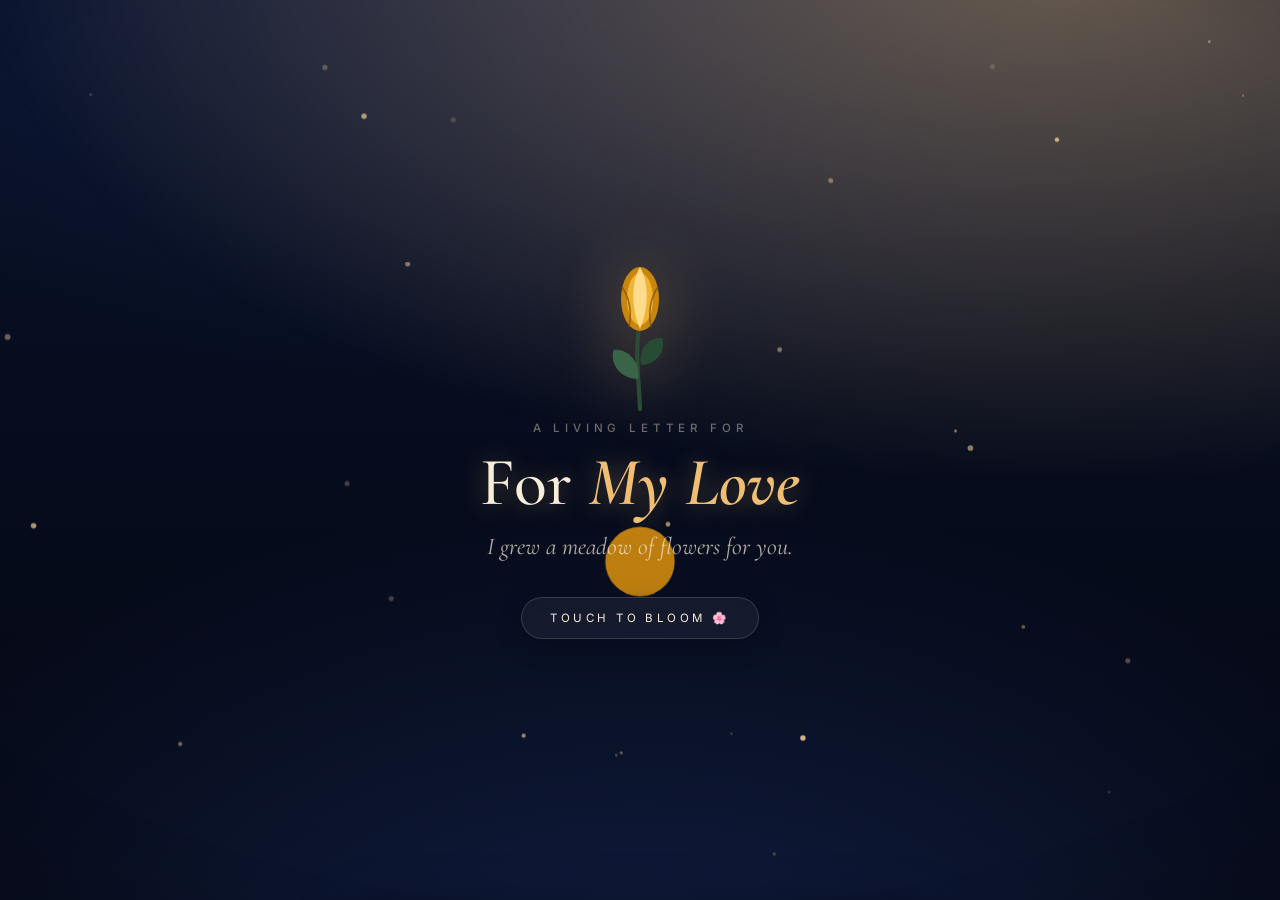
==== commit 34d228c5: "Fix invisible flower heads, hide creator button, set final copy - Fix tulip petals using an SVG-attr" ====
--- a/flores.html
+++ b/flores.html
@@ -392,7 +392,7 @@
       <button class="chip" id="cardToggleBtn" aria-label="Toggle letter card visibility"><span>✉</span> <span id="cardToggleLabel">Hide Card</span></button>
       <button class="chip" id="replayBtn" aria-label="Replay the bloom">↺ Replay</button>
     </div>
-    <button class="chip" id="createBtn" aria-label="Create your own letter">✿ Create Yours</button>
+    <button class="chip" id="createBtn" aria-label="Create your own letter" hidden style="display:none">✿ Create Yours</button>
   </div>
 </div>
 
@@ -459,9 +459,9 @@
 }
 const PARAMS = {
   to: clean(qs.get("to"), "My Love", 24),
-  from: clean(qs.get("from"), "Alessio", 24),
+  from: clean(qs.get("from"), "h", 24),
   occasion: clean(qs.get("occasion"), "just because", 40).toLowerCase(),
-  msg: clean(qs.get("msg"), "I couldn't give you flowers|that last forever,|so I grew you a meadow|that never wilts.", 140),
+  msg: clean(qs.get("msg"), "ELLA SABIA QUE EL SABÍA QUE ALGÚN DIA EL PASARÍA QUE VENDRÍA A BUSCARLA CON SUS FLORES AMARILLAS", 140),
   style: CONFIG.themes.includes((qs.get("style")||"").toLowerCase()) ? qs.get("style").toLowerCase() : "midnight"
 };
 PARAMS.lines = PARAMS.msg.split("|").map(s=>s.trim()).filter(Boolean).slice(0,4);
@@ -850,7 +850,7 @@
     {rot:24, len:r*1.05, wid:r*.35, op:.95}
   ];
   specs.forEach(s=>{
-    const holder = svgEl("g", {transform:`rotate(${s.rot}deg)`}, live);
+    const holder = svgEl("g", {transform:`rotate(${s.rot})`}, live);
     const p = svgEl("path", {d:tulipPetalPath(s.len, s.wid), fill:"url(#tulipGrad)", opacity:0}, holder);
     p.style.transformBox = "fill-box";
     p.style.transformOrigin = "50% 100%";
@@ -1216,12 +1216,21 @@
   });
 
   await Promise.all(wave.map((f, i) => (async()=>{
-    const dist = Math.abs(f.x - centerX) / (VR.w * 0.5);
-    const stagger = (f.layerRank * 460) + (dist * 650) + R(0, 140);
-    await wait(stagger);
-    await f.grow(R(550, 750));
-    f.bloomHead();
+    try {
+      const dist = Math.abs(f.x - centerX) / (VR.w * 0.5);
+      const stagger = (f.layerRank * 460) + (dist * 650) + R(0, 140);
+      await wait(stagger);
+      await f.grow(R(550, 750));
+      await f.bloomHead();
+    } catch(e) {
+      f.setOpen();
+    }
   })()));
+
+  // Safety net: guarantee every flower (and the hero) ends fully open,
+  // even if an individual bloom animation was interrupted or errored.
+  hero.setOpen();
+  allFlowers.forEach(f => f.setOpen());
 
   // 4. Settling camera & dedication message
   setCam(0.92, 2200);
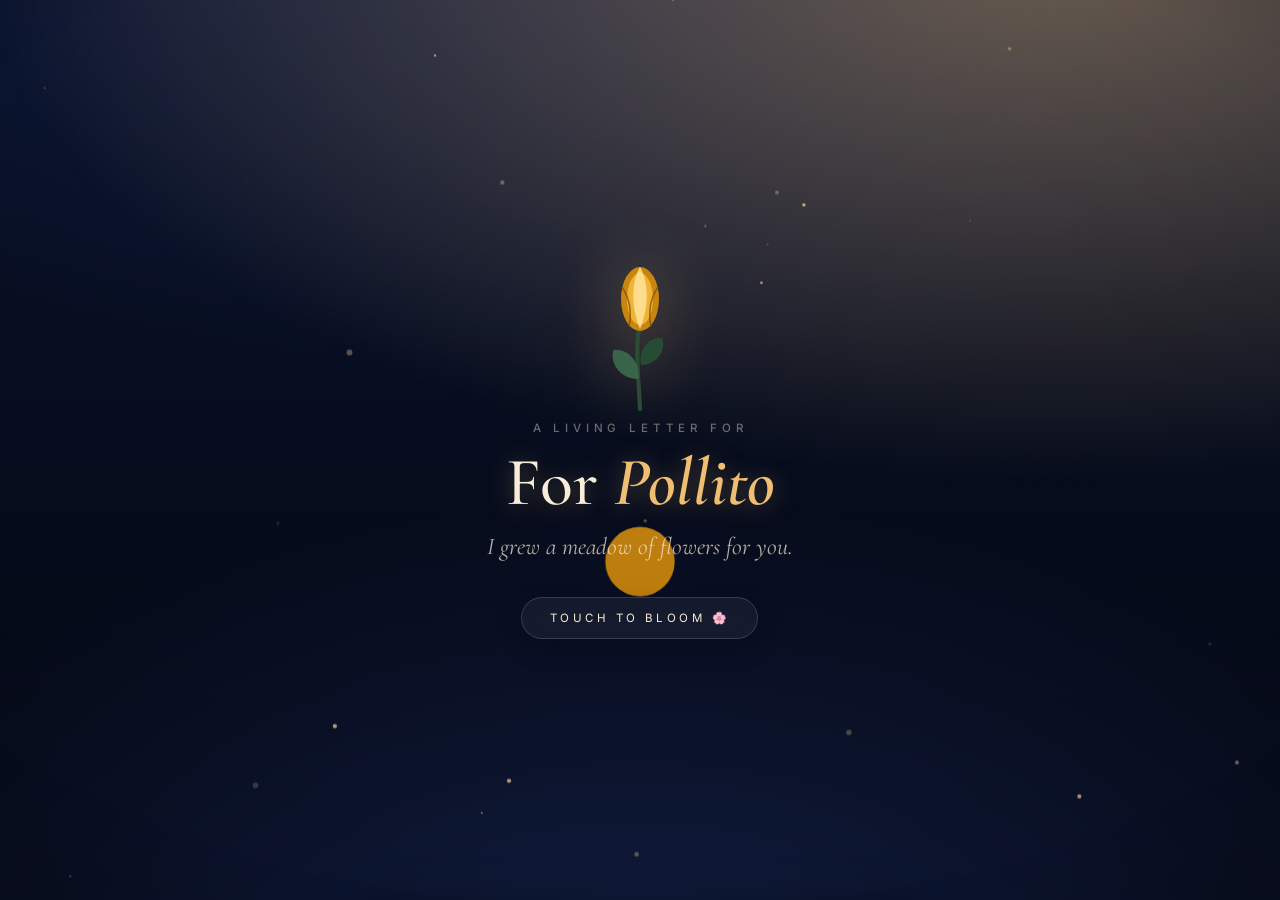
==== commit 3ddd6ec5: "Change default recipient name to Pollito Co-Authored-By: Claude Sonnet 5 <noreply@anthropic.com> Cla" ====
--- a/flores.html
+++ b/flores.html
@@ -458,7 +458,7 @@
   return v.replace(/[<>&"']/g,"").trim() || fallback;
 }
 const PARAMS = {
-  to: clean(qs.get("to"), "My Love", 24),
+  to: clean(qs.get("to"), "Pollito", 24),
   from: clean(qs.get("from"), "h", 24),
   occasion: clean(qs.get("occasion"), "just because", 40).toLowerCase(),
   msg: clean(qs.get("msg"), "ELLA SABIA QUE EL SABÍA QUE ALGÚN DIA EL PASARÍA QUE VENDRÍA A BUSCARLA CON SUS FLORES AMARILLAS", 140),
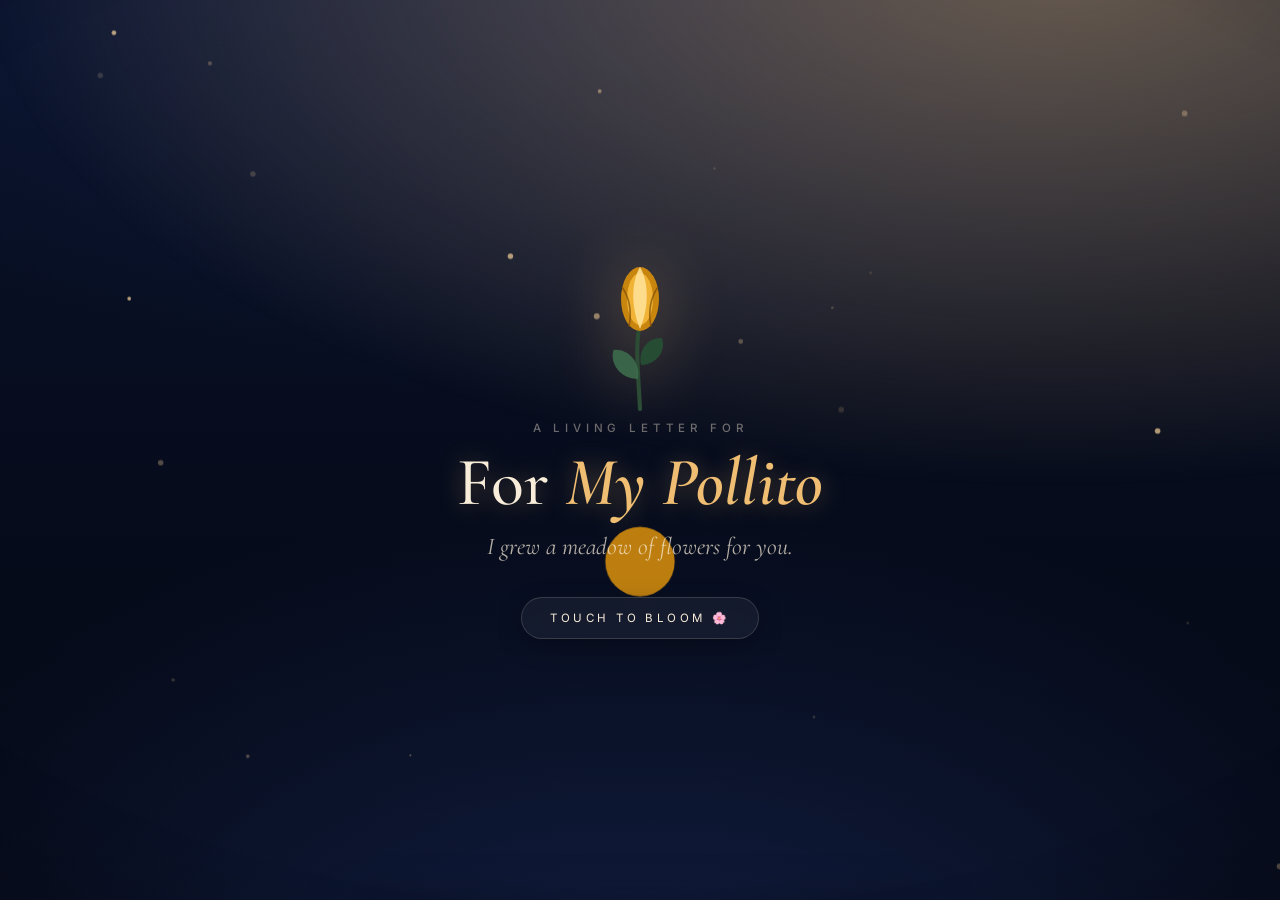
==== commit 5008fc8c: "Update dedication text to My Pollito / H's Co-Authored-By: Claude Sonnet 5 <noreply@anthropic.com> C" ====
--- a/flores.html
+++ b/flores.html
@@ -458,8 +458,8 @@
   return v.replace(/[<>&"']/g,"").trim() || fallback;
 }
 const PARAMS = {
-  to: clean(qs.get("to"), "Pollito", 24),
-  from: clean(qs.get("from"), "h", 24),
+  to: clean(qs.get("to"), "My Pollito", 24),
+  from: clean(qs.get("from"), "H's", 24),
   occasion: clean(qs.get("occasion"), "just because", 40).toLowerCase(),
   msg: clean(qs.get("msg"), "ELLA SABIA QUE EL SABÍA QUE ALGÚN DIA EL PASARÍA QUE VENDRÍA A BUSCARLA CON SUS FLORES AMARILLAS", 140),
   style: CONFIG.themes.includes((qs.get("style")||"").toLowerCase()) ? qs.get("style").toLowerCase() : "midnight"
